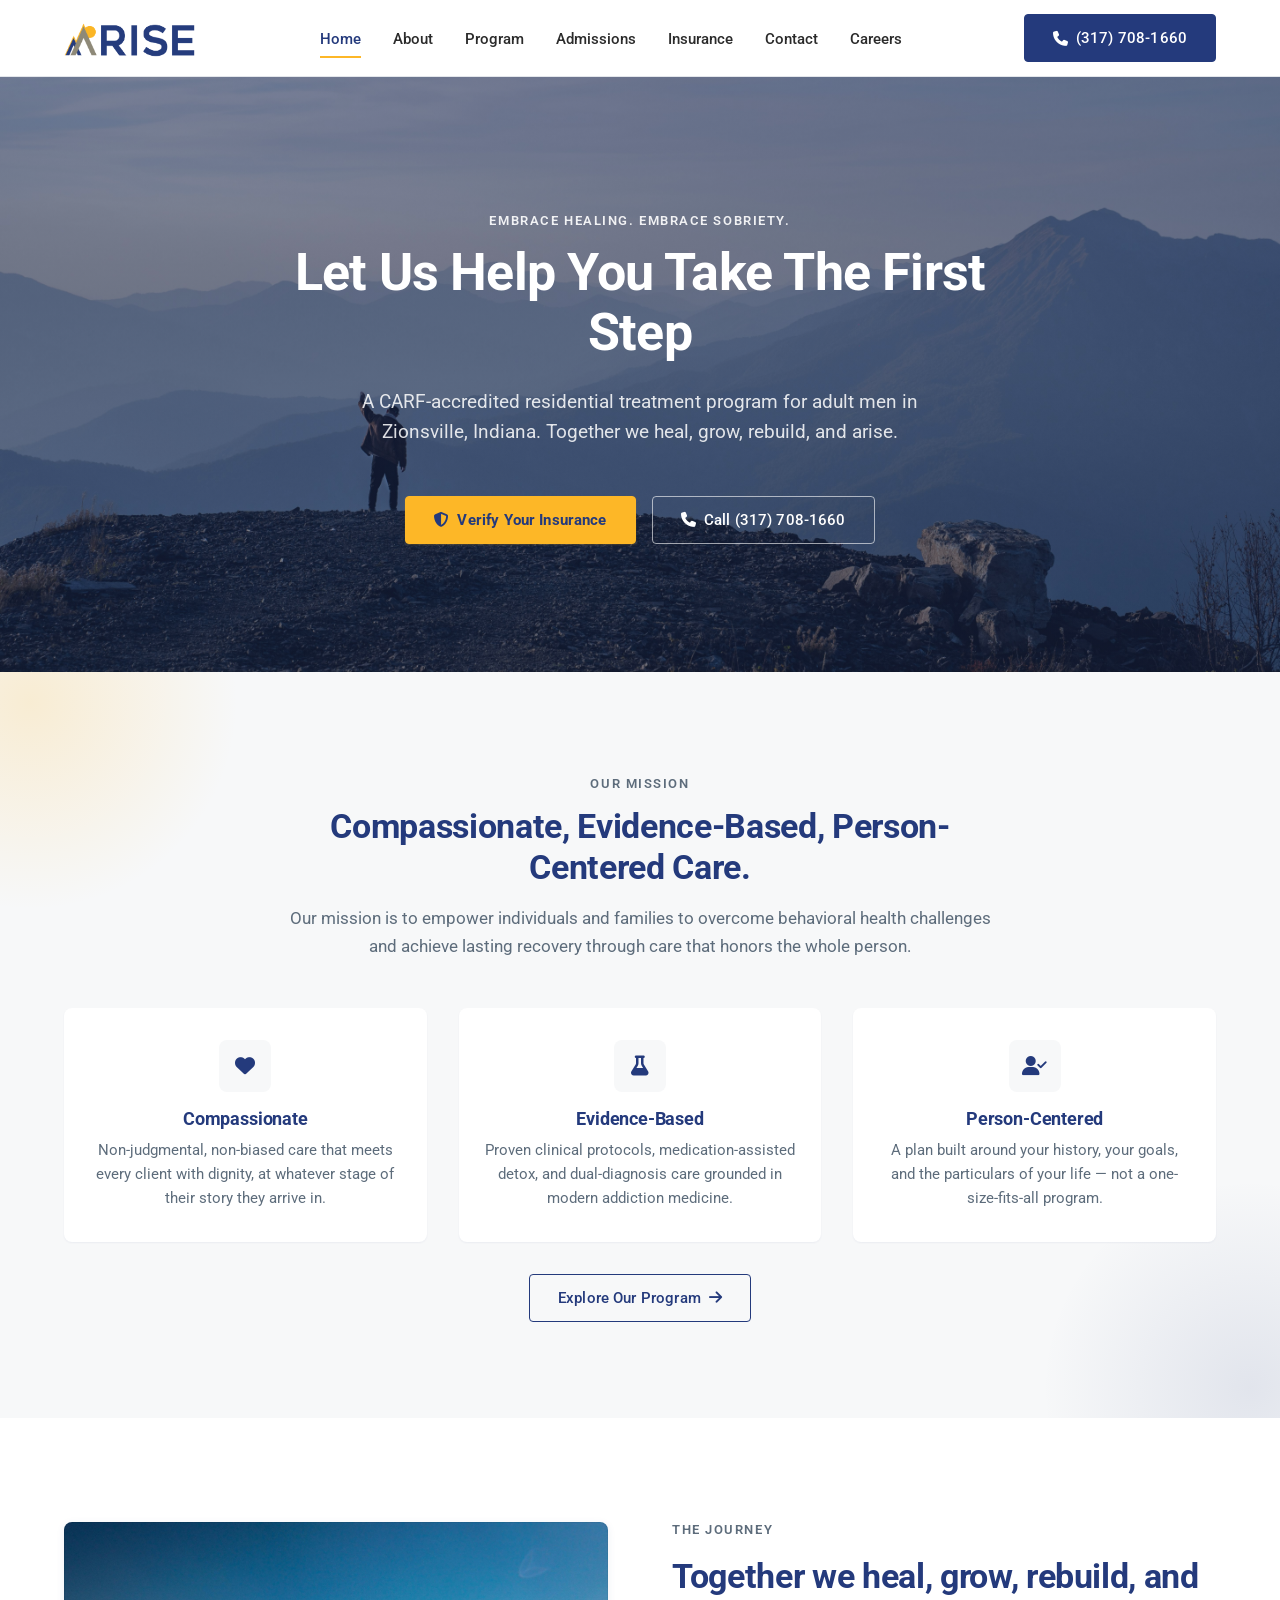
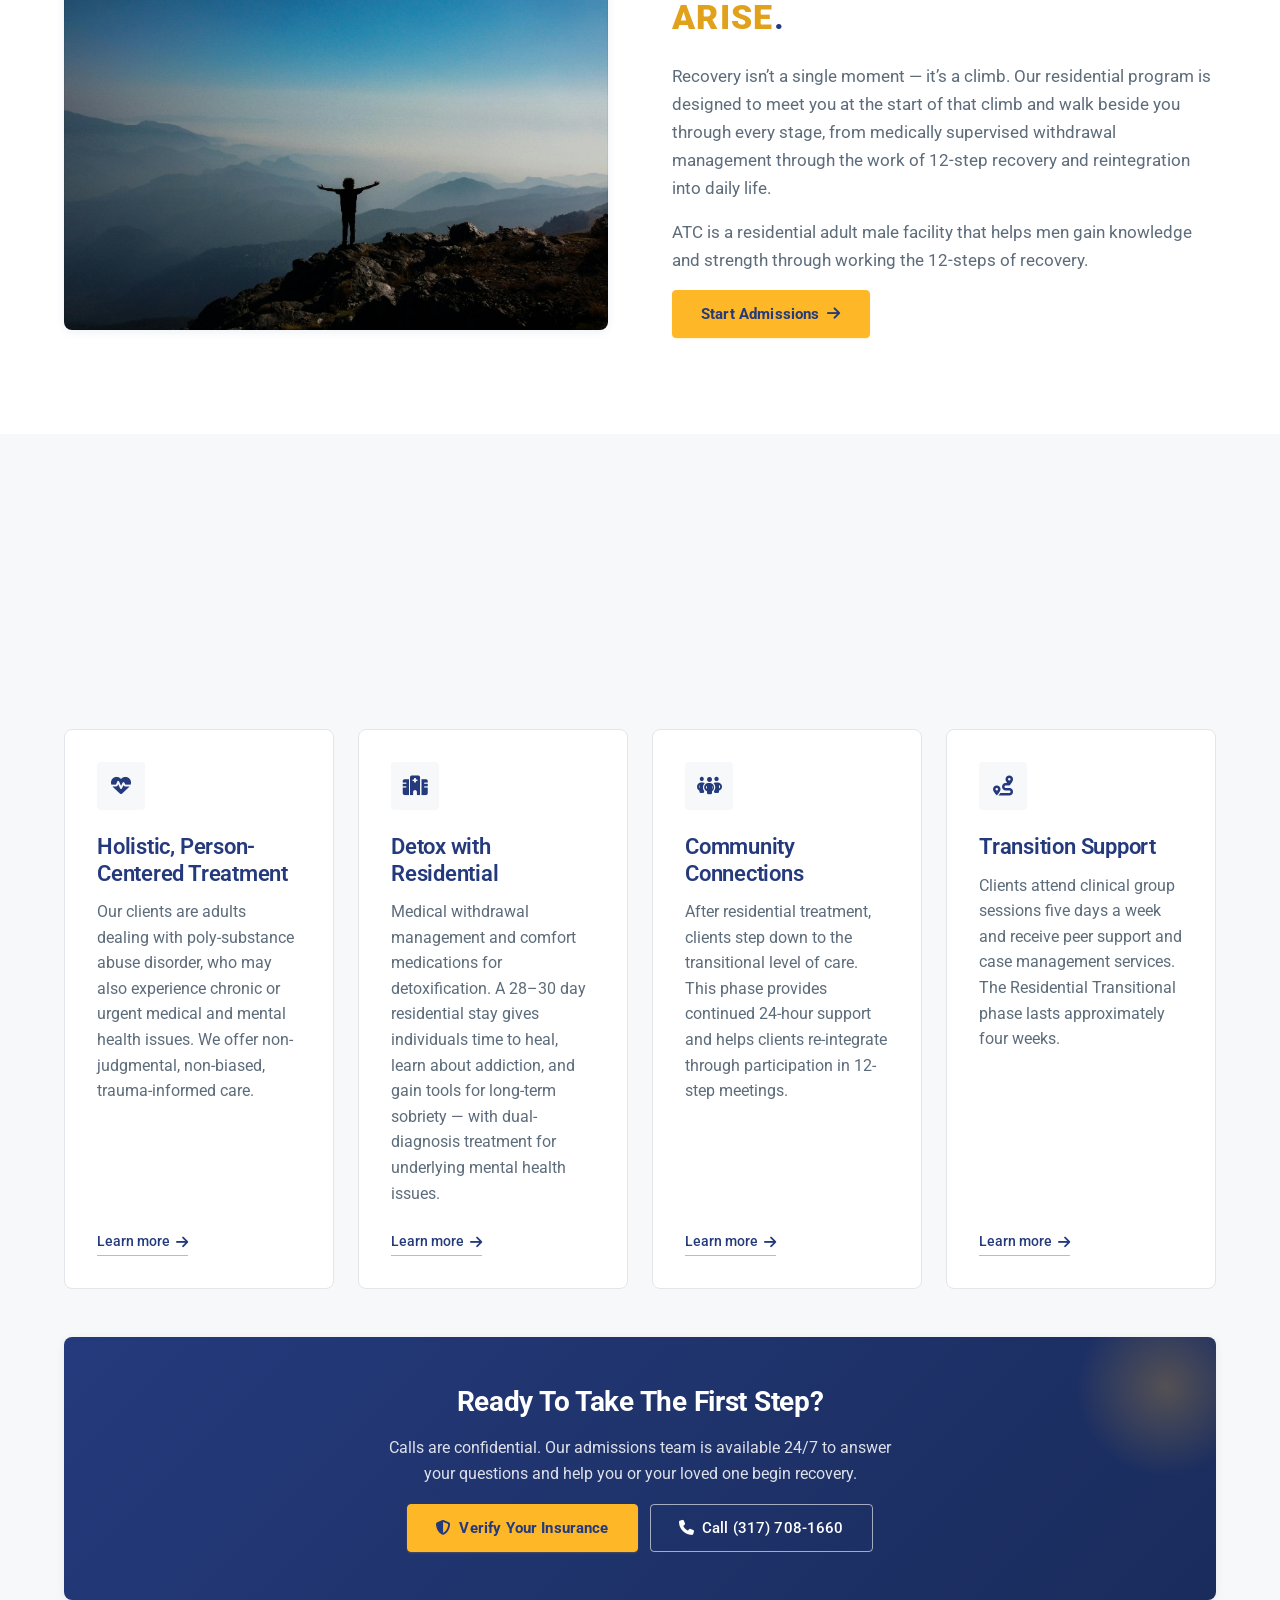
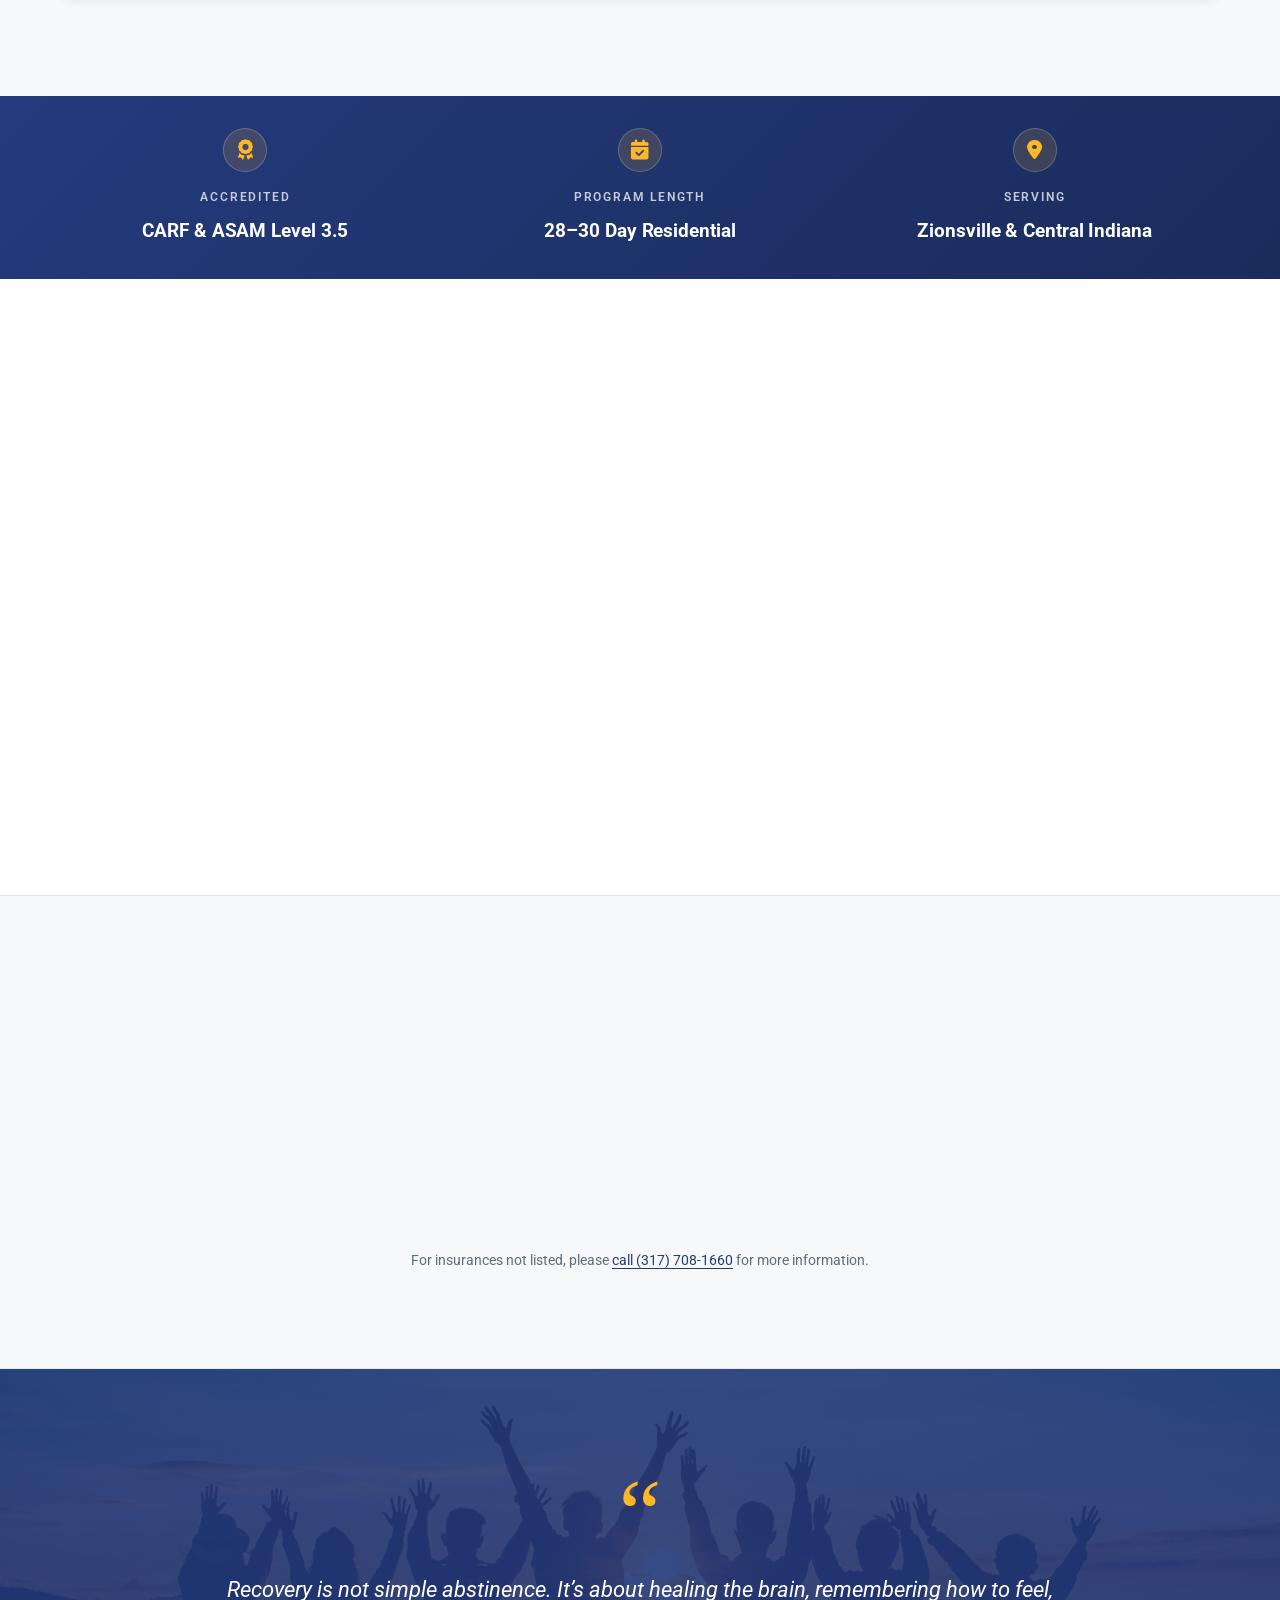
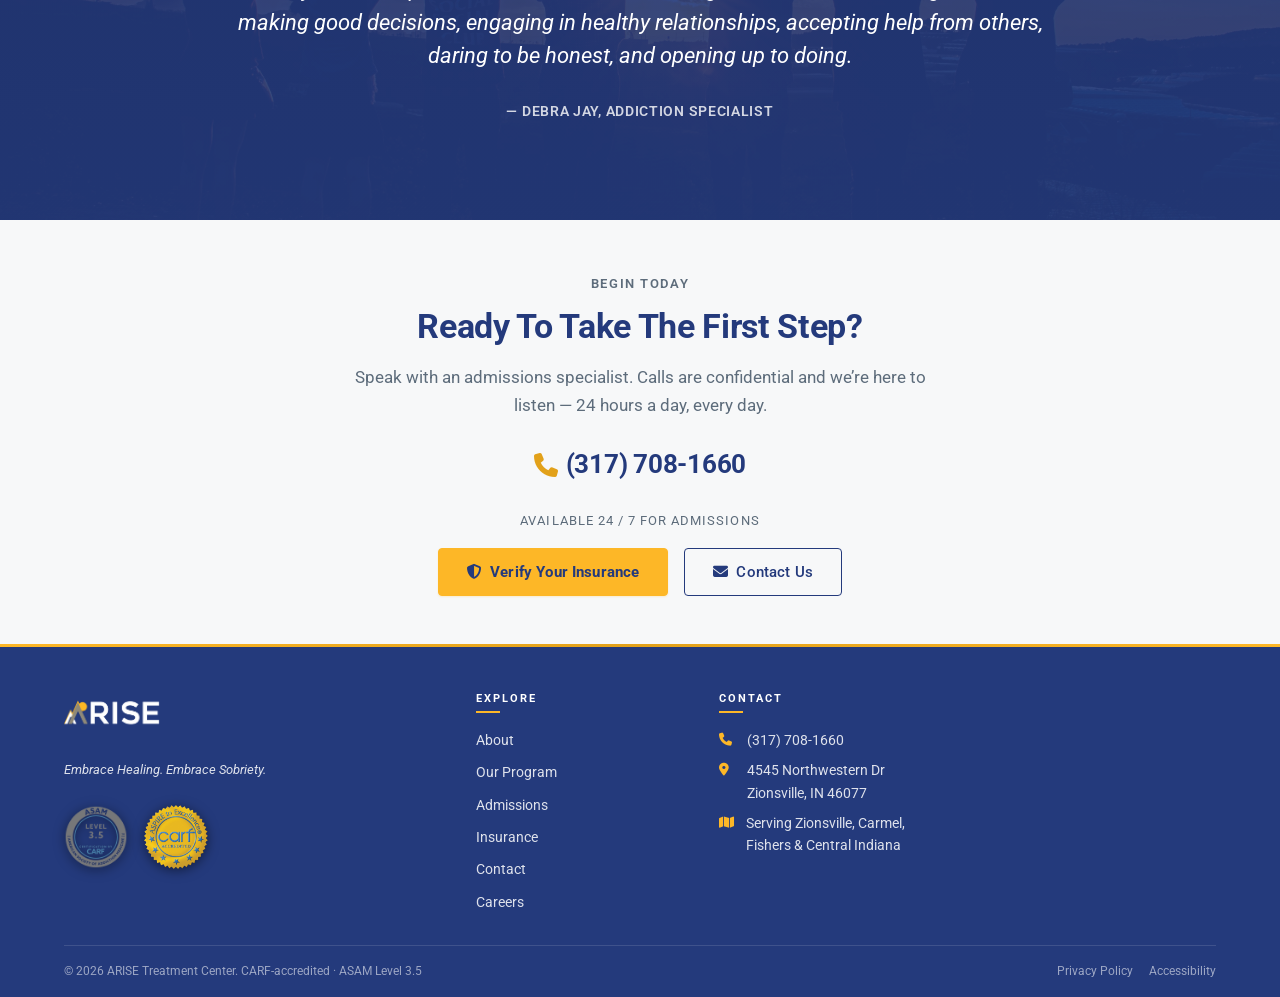
==== index.html @ 490dda59 "Add files via upload" ====
<!doctype html>
<html lang="en">
<head>
  <meta charset="utf-8">
  <meta name="viewport" content="width=device-width, initial-scale=1">
  <title>ARISE Treatment Center | Residential Addiction Treatment in Zionsville, IN</title>
  <meta name="description" content="ARISE Treatment Center is a CARF-accredited residential addiction treatment facility for adult men in Zionsville, Indiana. Compassionate, evidence-based care to help you take the first step.">
  <meta name="theme-color" content="#243a7c">

  <!-- TODO: Replace with real favicon when brand assets are final -->
  <link rel="icon" href="data:,">

  <!-- Open Graph / social sharing -->
  <meta property="og:title" content="ARISE Treatment Center">
  <meta property="og:description" content="Residential addiction treatment for adult men in Zionsville, Indiana. Let us help you take the first step.">
  <meta property="og:type" content="website">
  <meta property="og:url" content="https://arisetreatmentcenter.org/">

  <!-- Fonts -->
  <link rel="preconnect" href="https://fonts.googleapis.com">
  <link rel="preconnect" href="https://fonts.gstatic.com" crossorigin>
  <link rel="stylesheet" href="https://fonts.googleapis.com/css2?family=Roboto:wght@400;500;700;900&display=swap">

  <!-- Icons -->
  <link rel="stylesheet" href="https://cdnjs.cloudflare.com/ajax/libs/font-awesome/6.5.1/css/all.min.css" crossorigin="anonymous" referrerpolicy="no-referrer">

  <!-- Styles -->
  <link rel="stylesheet" href="styles.css">
</head>
<body>
  <a class="skip-link" href="#main">Skip to main content</a>

  <!-- ============== HEADER ============== -->
  <header class="site-header" role="banner">
    <div class="container site-header__inner">
      <a class="site-header__logo" href="index.html" aria-label="ARISE Treatment Center home">
        <img src="FULL_WORD.png" alt="ARISE Treatment Center">
      </a>

      <nav class="site-nav" aria-label="Primary">
        <ul>
          <li><a href="index.html" aria-current="page">Home</a></li>
          <li><a href="about.html">About</a></li>
          <li><a href="program.html">Program</a></li>
          <li><a href="admissions.html">Admissions</a></li>
          <li><a href="insurance.html">Insurance</a></li>
          <li><a href="contact.html">Contact</a></li>
          <li><a href="careers.html">Careers</a></li>
        </ul>
      </nav>

      <a class="btn btn-secondary site-header__cta" href="tel:+13177081660">
        <i class="fa-solid fa-phone" aria-hidden="true"></i>
        (317) 708-1660
      </a>

      <button class="nav-toggle" type="button" aria-expanded="false" aria-controls="mobile-nav" aria-label="Toggle navigation menu">
        <span></span>
        <span></span>
        <span></span>
      </button>
    </div>

    <div class="mobile-nav" id="mobile-nav" aria-hidden="true">
      <ul>
        <li><a href="index.html" aria-current="page">Home</a></li>
        <li><a href="about.html">About</a></li>
        <li><a href="program.html">Program</a></li>
        <li><a href="admissions.html">Admissions</a></li>
        <li><a href="insurance.html">Insurance</a></li>
        <li><a href="contact.html">Contact</a></li>
        <li><a href="careers.html">Careers</a></li>
      </ul>
      <a class="btn btn-secondary mobile-nav__cta" href="tel:+13177081660">
        <i class="fa-solid fa-phone" aria-hidden="true"></i>
        Call (317) 708-1660
      </a>
    </div>
  </header>

  <main id="main">
    <!-- ============== HERO ============== -->
    <section class="hero" aria-labelledby="hero-heading">
      <div class="container hero__inner">
        <p class="eyebrow">Embrace Healing. Embrace Sobriety.</p>
        <h1 id="hero-heading" class="hero__display">Let Us Help You Take The First Step</h1>
        <p class="hero__lede">
          A CARF-accredited residential treatment program for adult men in Zionsville, Indiana.
          Together we heal, grow, rebuild, and arise.
        </p>
        <div class="hero__actions">
          <a class="btn btn-primary" href="https://forms.office.com/r/EzYd8VYrSp" target="_blank" rel="noopener noreferrer">
            <i class="fa-solid fa-shield-halved" aria-hidden="true"></i>
            Verify Your Insurance
          </a>
          <a class="btn btn-outline" href="tel:+13177081660">
            <i class="fa-solid fa-phone" aria-hidden="true"></i>
            Call (317) 708-1660
          </a>
        </div>
      </div>
    </section>

    <!-- ============== MISSION ============== -->
    <section class="section section--off-white mission" aria-labelledby="mission-heading">
      <div class="container">
        <div class="section-heading">
          <span class="eyebrow">Our Mission</span>
          <h2 id="mission-heading">Compassionate, Evidence-Based, Person-Centered Care.</h2>
          <p>
            Our mission is to empower individuals and families to overcome behavioral health
            challenges and achieve lasting recovery through care that honors the whole person.
          </p>
        </div>

        <div class="pillars">
          <div class="pillar">
            <span class="pillar__icon" aria-hidden="true"><i class="fa-solid fa-heart"></i></span>
            <h3 class="pillar__title">Compassionate</h3>
            <p class="pillar__body">Non-judgmental, non-biased care that meets every client with dignity, at whatever stage of their story they arrive in.</p>
          </div>
          <div class="pillar">
            <span class="pillar__icon" aria-hidden="true"><i class="fa-solid fa-flask"></i></span>
            <h3 class="pillar__title">Evidence-Based</h3>
            <p class="pillar__body">Proven clinical protocols, medication-assisted detox, and dual-diagnosis care grounded in modern addiction medicine.</p>
          </div>
          <div class="pillar">
            <span class="pillar__icon" aria-hidden="true"><i class="fa-solid fa-user-check"></i></span>
            <h3 class="pillar__title">Person-Centered</h3>
            <p class="pillar__body">A plan built around your history, your goals, and the particulars of your life &mdash; not a one-size-fits-all program.</p>
          </div>
        </div>

        <div class="text-center" style="margin-top: var(--space-6);">
          <a class="btn btn-outline" href="program.html">
            Explore Our Program
            <i class="fa-solid fa-arrow-right" aria-hidden="true"></i>
          </a>
        </div>
      </div>
    </section>

    <!-- ============== IMAGE + TEXT SPLIT 1 ============== -->
    <section class="section section--white" aria-labelledby="journey-heading">
      <div class="container">
        <div class="split">
          <div class="split__media">
            <img src="pexels-sehmullah-18015265.jpg" alt="Person standing on a mountain summit with arms spread wide, overlooking misty blue ranges.">
          </div>
          <div class="split__body">
            <span class="eyebrow">The Journey</span>
            <h2 id="journey-heading">Together we heal, grow, rebuild, and <span class="brand-arise">ARISE</span>.</h2>
            <p>
              Recovery isn&rsquo;t a single moment &mdash; it&rsquo;s a climb. Our residential
              program is designed to meet you at the start of that climb and walk beside you
              through every stage, from medically supervised withdrawal management through
              the work of 12-step recovery and reintegration into daily life.
            </p>
            <p>
              ATC is a residential adult male facility that helps men gain knowledge and
              strength through working the 12-steps of recovery.
            </p>
            <a class="btn btn-primary" href="admissions.html">
              Start Admissions
              <i class="fa-solid fa-arrow-right" aria-hidden="true"></i>
            </a>
          </div>
        </div>
      </div>
    </section>

    <!-- ============== SERVICES ============== -->
    <section class="section section--off-white" aria-labelledby="services-heading">
      <div class="container">
        <div class="section-heading">
          <span class="eyebrow">How We Can Help</span>
          <h2 id="services-heading">A full continuum of care.</h2>
          <p>From medically supervised detox through transitional community living — we walk with you through every stage of recovery.</p>
        </div>

        <div class="service-grid">
          <article class="card">
            <span class="card__icon" aria-hidden="true"><i class="fa-solid fa-heart-pulse"></i></span>
            <h3 class="card__title">Holistic, Person-Centered Treatment</h3>
            <p class="card__body">
              Our clients are adults dealing with poly-substance abuse disorder, who may also experience
              chronic or urgent medical and mental health issues. We offer non-judgmental, non-biased,
              trauma-informed care.
            </p>
            <a class="card__link" href="program.html">Learn more <i class="fa-solid fa-arrow-right" aria-hidden="true"></i></a>
          </article>

          <article class="card">
            <span class="card__icon" aria-hidden="true"><i class="fa-solid fa-hospital"></i></span>
            <h3 class="card__title">Detox with Residential</h3>
            <p class="card__body">
              Medical withdrawal management and comfort medications for detoxification. A 28–30 day
              residential stay gives individuals time to heal, learn about addiction, and gain tools
              for long-term sobriety — with dual-diagnosis treatment for underlying mental health issues.
            </p>
            <a class="card__link" href="program.html">Learn more <i class="fa-solid fa-arrow-right" aria-hidden="true"></i></a>
          </article>

          <article class="card">
            <span class="card__icon" aria-hidden="true"><i class="fa-solid fa-people-group"></i></span>
            <h3 class="card__title">Community Connections</h3>
            <p class="card__body">
              After residential treatment, clients step down to the transitional level of care. This phase
              provides continued 24-hour support and helps clients re-integrate through participation in
              12-step meetings.
            </p>
            <a class="card__link" href="program.html">Learn more <i class="fa-solid fa-arrow-right" aria-hidden="true"></i></a>
          </article>

          <article class="card">
            <span class="card__icon" aria-hidden="true"><i class="fa-solid fa-route"></i></span>
            <h3 class="card__title">Transition Support</h3>
            <p class="card__body">
              Clients attend clinical group sessions five days a week and receive peer support and case
              management services. The Residential Transitional phase lasts approximately four weeks.
            </p>
            <a class="card__link" href="program.html">Learn more <i class="fa-solid fa-arrow-right" aria-hidden="true"></i></a>
          </article>
        </div>

        <div class="cta-inline" role="region" aria-label="Next step call to action">
          <h3>Ready To Take The First Step?</h3>
          <p>Calls are confidential. Our admissions team is available 24/7 to answer your questions and help you or your loved one begin recovery.</p>
          <div class="cta-inline__actions">
            <a class="btn btn-primary" href="https://forms.office.com/r/EzYd8VYrSp" target="_blank" rel="noopener noreferrer">
              <i class="fa-solid fa-shield-halved" aria-hidden="true"></i>
              Verify Your Insurance
            </a>
            <a class="btn btn-outline" href="tel:+13177081660">
              <i class="fa-solid fa-phone" aria-hidden="true"></i>
              Call (317) 708-1660
            </a>
          </div>
        </div>
      </div>
    </section>

    <!-- ============== TRUST BAND ============== -->
    <section class="trust-band" aria-label="Credentials and service area">
      <div class="container">
        <div class="trust-band__inner">
          <div class="trust-item">
            <span class="trust-item__icon" aria-hidden="true"><i class="fa-solid fa-award"></i></span>
            <span class="trust-item__label">Accredited</span>
            <span class="trust-item__value">CARF &amp; ASAM Level 3.5</span>
          </div>
          <div class="trust-item">
            <span class="trust-item__icon" aria-hidden="true"><i class="fa-solid fa-calendar-check"></i></span>
            <span class="trust-item__label">Program Length</span>
            <span class="trust-item__value">28&ndash;30 Day Residential</span>
          </div>
          <div class="trust-item">
            <span class="trust-item__icon" aria-hidden="true"><i class="fa-solid fa-location-dot"></i></span>
            <span class="trust-item__label">Serving</span>
            <span class="trust-item__value">Zionsville &amp; Central Indiana</span>
          </div>
        </div>
      </div>
    </section>

    <!-- ============== IMAGE + TEXT SPLIT 2 ============== -->
    <section class="section section--white" aria-labelledby="care-heading">
      <div class="container">
        <div class="split split--reverse">
          <div class="split__media">
            <img src="pexels-tima-miroshnichenko-5711161.jpg" alt="Men sitting in a group therapy session.">
          </div>
          <div class="split__body">
            <span class="eyebrow">Our Approach</span>
            <h2 id="care-heading">Care built around the person, not the diagnosis.</h2>
            <p>
              We treat adults dealing with poly-substance use disorder who may also be
              managing chronic or urgent medical and mental health issues. Our care is
              non-judgmental, non-biased, and trauma-informed &mdash; delivered by clinicians
              who understand that every story is different.
            </p>
            <p>
              Dual-diagnosis treatment addresses underlying mental health conditions
              alongside substance use, giving clients the best possible foundation for
              lasting recovery.
            </p>
            <a class="btn btn-outline" href="program.html">
              Explore Our Program
              <i class="fa-solid fa-arrow-right" aria-hidden="true"></i>
            </a>
          </div>
        </div>
      </div>
    </section>

    <!-- ============== INSURANCE STRIP ============== -->
    <section class="insurance section" aria-labelledby="insurance-heading">
      <div class="container">
        <div class="section-heading">
          <span class="eyebrow">Coverage</span>
          <h2 id="insurance-heading">We Accept Most Major Insurance Plans</h2>
        </div>
        <ul class="insurance__list" aria-label="Insurances accepted">
          <li>Aetna</li>
          <li>Anthem</li>
          <li>Carelon</li>
          <li>CareSource</li>
          <li>Cigna</li>
          <li>Community Health Network</li>
          <li>Humana</li>
          <li>Magellan</li>
          <li>MDwise</li>
          <li>Medicaid</li>
          <li>Medicare</li>
          <li>Optum</li>
          <li>Priority Health</li>
          <li>Tricare</li>
        </ul>
        <p class="insurance__note">For insurances not listed, please <a href="tel:+13177081660">call (317) 708-1660</a> for more information.</p>
      </div>
    </section>

    <!-- ============== TESTIMONIAL ============== -->
    <section class="testimonial" aria-label="Featured quote">
      <div class="container">
        <blockquote>
          <q>Recovery is not simple abstinence. It&rsquo;s about healing the brain, remembering how to feel, making good decisions, engaging in healthy relationships, accepting help from others, daring to be honest, and opening up to doing.</q>
          <cite>&mdash; Debra Jay, Addiction Specialist</cite>
        </blockquote>
      </div>
    </section>

    <!-- ============== FINAL CTA (ABOVE FOOTER) ============== -->
    <section class="cta-band section" aria-labelledby="final-cta-heading">
      <div class="container">
        <span class="eyebrow">Begin Today</span>
        <h2 id="final-cta-heading">Ready To Take The First Step?</h2>
        <p>Speak with an admissions specialist. Calls are confidential and we&rsquo;re here to listen &mdash; 24 hours a day, every day.</p>

        <a class="cta-band__phone" href="tel:+13177081660" aria-label="Call ARISE Treatment Center at 317-708-1660">
          <i class="fa-solid fa-phone" aria-hidden="true"></i>
          (317) 708-1660
        </a>
        <span class="cta-band__available">Available 24 / 7 for admissions</span>

        <div class="cta-band__actions">
          <a class="btn btn-primary" href="https://forms.office.com/r/EzYd8VYrSp" target="_blank" rel="noopener noreferrer">
            <i class="fa-solid fa-shield-halved" aria-hidden="true"></i>
            Verify Your Insurance
          </a>
          <a class="btn btn-outline" href="contact.html">
            <i class="fa-solid fa-envelope" aria-hidden="true"></i>
            Contact Us
          </a>
        </div>
      </div>
    </section>
  </main>

  <!-- ============== FOOTER ============== -->
    <footer class="site-footer" role="contentinfo">
    <div class="container">
      <div class="site-footer__grid">
        <div>
          <a class="site-footer__brand" href="index.html"><img src="FULL_WORD_w.png" alt="ARISE Treatment Center"></a>
          <p class="site-footer__tagline">Embrace Healing. Embrace Sobriety.</p>
          <div class="site-footer__seals">
            <img src="asam-level-35.png" alt="ASAM Level 3.5 Certification by CARF">
            <img src="carf-accredited.png" alt="CARF Accredited">
          </div>
        </div>

        <div>
          <h3>Explore</h3>
          <ul>
            <li><a href="about.html">About</a></li>
            <li><a href="program.html">Our Program</a></li>
            <li><a href="admissions.html">Admissions</a></li>
            <li><a href="insurance.html">Insurance</a></li>
            <li><a href="contact.html">Contact</a></li>
            <li><a href="careers.html">Careers</a></li>
          </ul>
        </div>

        <div>
          <h3>Contact</h3>
          <div class="site-footer__contact">
            <div class="site-footer__contact-line">
              <i class="fa-solid fa-phone" aria-hidden="true"></i>
              <a href="tel:+13177081660">(317) 708-1660</a>
            </div>
            <div class="site-footer__contact-line">
              <i class="fa-solid fa-location-dot" aria-hidden="true"></i>
              <span>4545 Northwestern Dr<br>Zionsville, IN 46077</span>
            </div>
            <div class="site-footer__contact-line">
              <i class="fa-solid fa-map" aria-hidden="true"></i>
              <span>Serving Zionsville, Carmel, Fishers &amp; Central Indiana</span>
            </div>
          </div>
        </div>
      </div>

      <div class="site-footer__bottom">
        <span>&copy; 2026 ARISE Treatment Center. CARF-accredited &middot; ASAM Level 3.5</span>
        <div class="site-footer__bottom-links">
          <a href="privacy.html">Privacy Policy</a>
          <a href="accessibility.html">Accessibility</a>
        </div>
      </div>
    </div>
  </footer>

  <a class="sticky-call" href="tel:+13177081660" aria-label="Call ARISE Treatment Center at (317) 708-1660">
    <i class="fa-solid fa-phone" aria-hidden="true"></i>
    <span>Call Now</span>
  </a>

  <script src="main.js" defer></script>
</body>
</html>
---- styles.css ----
/* =========================================================
   ARISE Treatment Center — Design System & Global Styles
   Clean modern. Navy + warm gray foundation, yellow as a small accent.
   ========================================================= */

/* ---------- Scroll animations ---------- */
.fade-up {
  opacity: 0;
  transform: translateY(24px);
  transition: opacity 0.55s ease, transform 0.55s ease;
}
.fade-up.is-visible {
  opacity: 1;
  transform: translateY(0);
}
@media (prefers-reduced-motion: reduce) {
  .fade-up { opacity: 1; transform: none; transition: none; }
}

/* ---------- Reset ---------- */
*,
*::before,
*::after {
  box-sizing: border-box;
}

html {
  -webkit-text-size-adjust: 100%;
  scroll-behavior: smooth;
}

body,
h1, h2, h3, h4, h5, h6,
p, figure, blockquote, dl, dd, ul, ol {
  margin: 0;
}

ul, ol {
  padding: 0;
  list-style: none;
}

img, svg, video {
  max-width: 100%;
  height: auto;
  display: block;
}

a {
  color: inherit;
  text-decoration: none;
}

button {
  font: inherit;
  cursor: pointer;
  border: none;
  background: none;
}

/* ---------- Design tokens ---------- */
:root {
  /* Brand colors */
  --color-navy:        #243a7c;
  --color-navy-dark:   #1a2c5c;
  --color-yellow:      #fdb727;
  --color-yellow-dark: #e2a11a;
  --color-warm-gray:   #8e8978;

  /* Neutrals */
  --color-off-white:   #f7f8f9;
  --color-white:       #ffffff;
  --color-text:        #2b2b2b;
  --color-text-muted:  #5d6c7b;
  --color-border:      #e3e6eb;

  /* Spacing scale */
  --space-1:  4px;
  --space-2:  8px;
  --space-3:  12px;
  --space-4:  16px;
  --space-5:  24px;
  --space-6:  32px;
  --space-7:  48px;
  --space-8:  64px;
  --space-9:  96px;
  --space-10: 128px;

  /* Typography */
  --font-sans: "Roboto", -apple-system, BlinkMacSystemFont, "Segoe UI", sans-serif;

  --fs-display: 52px;
  --fs-h1:      44px;
  --fs-h2:      34px;
  --fs-h3:      22px;
  --fs-body:    17px;
  --fs-small:   14px;

  --lh-tight: 1.2;
  --lh-body:  1.65;

  --fw-regular:  400;
  --fw-medium:   500;
  --fw-semibold: 600;
  --fw-bold:     700;
  --fw-black:    900;

  /* Layout */
  --container-max: 1200px;
  --radius-sm: 4px;
  --radius-md: 8px;
  --radius-lg: 12px;

  /* Elevation — subtle, not marketing-y */
  --shadow-sm: 0 1px 2px rgba(36, 58, 124, 0.06);
  --shadow-md: 0 2px 8px rgba(36, 58, 124, 0.08);
  --shadow-lg: 0 8px 24px rgba(36, 58, 124, 0.10);

  --ease: cubic-bezier(0.2, 0.8, 0.2, 1);
}

@media (max-width: 640px) {
  :root {
    --fs-display: 34px;
    --fs-h1:      30px;
    --fs-h2:      24px;
    --fs-h3:      20px;
    --fs-body:    16px;
  }
}

/* ---------- Base ---------- */
body {
  font-family: var(--font-sans);
  font-size: var(--fs-body);
  line-height: var(--lh-body);
  color: var(--color-text);
  background: var(--color-white);
  -webkit-font-smoothing: antialiased;
  -moz-osx-font-smoothing: grayscale;
}

h1, h2, h3, h4 {
  line-height: var(--lh-tight);
  color: var(--color-navy);
  font-weight: var(--fw-medium);
  letter-spacing: -0.01em;
}

h1 { font-size: var(--fs-h1); font-weight: var(--fw-bold); }
h2 { font-size: var(--fs-h2); font-weight: var(--fw-bold); }
h3 { font-size: var(--fs-h3); font-weight: var(--fw-semibold); }

p { color: var(--color-text); }

a {
  color: var(--color-navy);
  text-decoration: underline;
  text-decoration-thickness: 1px;
  text-underline-offset: 3px;
  transition: color 0.2s var(--ease);
}
a:hover { color: var(--color-yellow-dark); }

:focus-visible {
  outline: 2px solid var(--color-yellow);
  outline-offset: 3px;
  border-radius: 2px;
}

/* Accessibility helpers */
.sr-only {
  position: absolute;
  width: 1px; height: 1px;
  padding: 0; margin: -1px;
  overflow: hidden;
  clip: rect(0, 0, 0, 0);
  white-space: nowrap;
  border: 0;
}

.skip-link {
  position: absolute;
  left: -9999px;
  top: 0;
  background: var(--color-navy);
  color: var(--color-white);
  padding: var(--space-3) var(--space-5);
  z-index: 1000;
}
.skip-link:focus {
  left: var(--space-4);
  top: var(--space-4);
}

/* ---------- Layout utilities ---------- */
.container {
  width: 100%;
  max-width: var(--container-max);
  margin-inline: auto;
  padding-inline: var(--space-5);
}

.section {
  padding-block: var(--space-8);
}

@media (min-width: 1025px) {
  .section { padding-block: var(--space-9); }
}

.section--navy {
  background: var(--color-navy);
  color: var(--color-white);
}
.section--navy h1,
.section--navy h2,
.section--navy h3 { color: var(--color-white); }
.section--navy p { color: rgba(255, 255, 255, 0.9); }

.section--off-white { background: var(--color-off-white); }
.section--white     { background: var(--color-white); }
.section--cream     { background: var(--color-off-white); }
.section--sand      { background: var(--color-off-white); }
.section--sky       { background: #eef2fa; }
.section--mist      { background: #e9ecef; }
.section--gradient-warm {
  background: linear-gradient(135deg, #fdf6e3 0%, #fbeac6 100%);
}
.section--gradient-cool {
  background: linear-gradient(180deg, #eef2fa 0%, #f7f8fb 100%);
}

/* ARISE wordmark emphasis inside body copy */
.brand-arise {
  font-weight: var(--fw-black);
  letter-spacing: 0.04em;
  color: var(--color-yellow-dark);
}
.section--navy .brand-arise,
.testimonial .brand-arise,
.hero .brand-arise { color: var(--color-yellow); }

.text-center { text-align: center; }

.eyebrow {
  display: inline-block;
  font-size: 13px;
  font-weight: var(--fw-semibold);
  text-transform: uppercase;
  letter-spacing: 0.12em;
  color: var(--color-text-muted);
  margin-bottom: var(--space-3);
}
.section--navy .eyebrow { color: rgba(255, 255, 255, 0.75); }
.hero .eyebrow { color: rgba(255, 255, 255, 0.90); }

/* ---------- Buttons ---------- */
.btn {
  position: relative;
  display: inline-flex;
  align-items: center;
  justify-content: center;
  gap: var(--space-2);
  padding: 14px 28px;
  font-family: var(--font-sans);
  font-size: 15px;
  font-weight: var(--fw-medium);
  text-decoration: none;
  letter-spacing: 0.01em;
  border-radius: var(--radius-sm);
  border: 1.5px solid transparent;
  transition: background 0.25s var(--ease), color 0.25s var(--ease), border-color 0.25s var(--ease), transform 0.2s var(--ease), box-shadow 0.25s var(--ease);
  cursor: pointer;
  line-height: 1.2;
  overflow: hidden;
  isolation: isolate;
}
.btn i { transition: transform 0.25s var(--ease); }
.btn:hover { transform: translateY(-2px); }
.btn:hover i { transform: translateX(3px); }
.btn:active { transform: translateY(0); }

/* Yellow: primary action. Navy text on yellow meets AA contrast. */
.btn-primary {
  background: var(--color-yellow);
  color: var(--color-navy);
  border-color: var(--color-yellow);
  font-weight: var(--fw-bold);
  box-shadow: 0 1px 2px rgba(253, 183, 39, 0.2);
}
.btn-primary:hover {
  background: var(--color-yellow-dark);
  border-color: var(--color-yellow-dark);
  color: var(--color-navy);
  box-shadow: 0 6px 16px rgba(253, 183, 39, 0.35);
}

.btn-secondary {
  background: var(--color-navy);
  color: var(--color-white);
  border-color: var(--color-navy);
}
.btn-secondary:hover {
  background: var(--color-navy-dark);
  border-color: var(--color-navy-dark);
  color: var(--color-white);
  box-shadow: 0 6px 16px rgba(36, 58, 124, 0.3);
}

/* Outline: "fill from left" animation on hover */
.btn-outline {
  background: transparent;
  color: var(--color-navy);
  border-color: var(--color-navy);
  position: relative;
}
.btn-outline::before {
  content: "";
  position: absolute;
  inset: 0;
  background: var(--color-navy);
  transform: scaleX(0);
  transform-origin: left center;
  transition: transform 0.35s var(--ease);
  z-index: -1;
}
.btn-outline:hover::before { transform: scaleX(1); }
.btn-outline:hover { color: var(--color-white); }

.section--navy .btn-outline,
.hero .btn-outline,
.cta-inline .btn-outline {
  color: var(--color-white);
  border-color: rgba(255, 255, 255, 0.6);
}
.section--navy .btn-outline::before,
.hero .btn-outline::before,
.cta-inline .btn-outline::before { background: var(--color-white); }
.section--navy .btn-outline:hover,
.hero .btn-outline:hover,
.cta-inline .btn-outline:hover {
  color: var(--color-navy);
  border-color: var(--color-white);
}

/* Reduced motion: keep color changes, drop movement */
@media (prefers-reduced-motion: reduce) {
  .btn, .btn i, .btn-outline::before { transition: background 0.2s, color 0.2s, border-color 0.2s; transform: none !important; }
  .btn:hover { transform: none; }
  .btn-outline::before { display: none; }
  .btn-outline:hover { background: var(--color-navy); color: var(--color-white); }
}

/* ---------- Card ---------- */
.card {
  background: var(--color-white);
  border: 1px solid var(--color-border);
  border-radius: var(--radius-md);
  padding: var(--space-6);
  transition: border-color 0.2s var(--ease), box-shadow 0.2s var(--ease);
  height: 100%;
  display: flex;
  flex-direction: column;
}
.card:hover {
  border-color: var(--color-navy);
  box-shadow: var(--shadow-md);
}
.card__icon {
  width: 48px;
  height: 48px;
  display: inline-flex;
  align-items: center;
  justify-content: center;
  color: var(--color-navy);
  background: var(--color-off-white);
  border-radius: var(--radius-sm);
  font-size: 20px;
  margin-bottom: var(--space-5);
}
.card__title {
  margin-bottom: var(--space-3);
  color: var(--color-navy);
}
.card__body {
  color: var(--color-text-muted);
  flex: 1;
  margin-bottom: var(--space-5);
  font-size: 16px;
  line-height: 1.6;
}
.card__link {
  font-weight: var(--fw-medium);
  color: var(--color-navy);
  text-decoration: none;
  font-size: 14px;
  display: inline-flex;
  align-items: center;
  gap: 6px;
  border-bottom: 1.5px solid var(--color-yellow);
  padding-bottom: 2px;
  align-self: flex-start;
  transition: color 0.2s var(--ease), border-color 0.2s var(--ease);
}
.card__link i { transition: transform 0.25s var(--ease); }
.card:hover .card__link { color: var(--color-yellow-dark); }
.card:hover .card__link i { transform: translateX(4px); }
@media (prefers-reduced-motion: reduce) {
  .card__link i, .split__media img { transition: none; transform: none !important; }
}

/* ---------- Header ---------- */
.site-header {
  position: sticky;
  top: 0;
  z-index: 100;
  background: var(--color-white);
  border-bottom: 1px solid var(--color-border);
}
.site-header__inner {
  display: flex;
  align-items: center;
  justify-content: space-between;
  gap: var(--space-5);
  padding-block: var(--space-3);
}
.site-header__logo {
  display: inline-flex;
  align-items: center;
  text-decoration: none;
}
.site-header__logo img {
  height: 44px;
  width: auto;
}

.site-nav {
  display: none;
}
.site-nav ul {
  display: flex;
  gap: var(--space-6);
}
.site-nav a {
  color: var(--color-text);
  text-decoration: none;
  font-weight: var(--fw-medium);
  font-size: 15px;
  padding: var(--space-2) 0;
  position: relative;
  transition: color 0.2s var(--ease);
}
.site-nav a:hover { color: var(--color-navy); }
.site-nav a[aria-current="page"] {
  color: var(--color-navy);
}
.site-nav a[aria-current="page"]::after {
  content: "";
  position: absolute;
  left: 0; right: 0; bottom: -2px;
  height: 2px;
  background: var(--color-yellow);
}

.site-header__cta { display: none; }

.nav-toggle {
  display: inline-flex;
  flex-direction: column;
  justify-content: center;
  gap: 5px;
  width: 44px;
  height: 44px;
  padding: 10px;
  border-radius: var(--radius-sm);
}
.nav-toggle:hover { background: var(--color-off-white); }
.nav-toggle span {
  display: block;
  width: 100%;
  height: 2px;
  background: var(--color-navy);
  transition: transform 0.2s var(--ease), opacity 0.2s var(--ease);
}
.nav-toggle[aria-expanded="true"] span:nth-child(1) { transform: translateY(7px) rotate(45deg); }
.nav-toggle[aria-expanded="true"] span:nth-child(2) { opacity: 0; }
.nav-toggle[aria-expanded="true"] span:nth-child(3) { transform: translateY(-7px) rotate(-45deg); }

.mobile-nav {
  display: none;
  background: var(--color-white);
  border-top: 1px solid var(--color-border);
  padding: var(--space-5);
}
.mobile-nav[aria-hidden="false"] { display: block; }
.mobile-nav ul {
  display: flex;
  flex-direction: column;
  gap: 0;
}
.mobile-nav a {
  display: block;
  padding: var(--space-4) 0;
  color: var(--color-text);
  font-weight: var(--fw-medium);
  text-decoration: none;
  border-bottom: 1px solid var(--color-border);
}
.mobile-nav a[aria-current="page"] { color: var(--color-navy); }
.mobile-nav__cta { margin-top: var(--space-5); width: 100%; }

@media (min-width: 1025px) {
  .site-nav { display: block; }
  .site-header__cta { display: inline-flex; }
  .nav-toggle { display: none; }
  .mobile-nav { display: none !important; }
  .site-header__logo img { height: 52px; }
}

/* ---------- Hero ---------- */
.hero {
  background-color: var(--color-navy);
  background-image: linear-gradient(rgba(26, 40, 85, 0.55), rgba(26, 40, 85, 0.45)),
                    url("pexels-ilya-perelude-85999447-8936769.jpg");
  background-size: cover;
  background-position: center 60%;
  color: var(--color-white);
  padding-block: var(--space-9);
  position: relative;
  overflow: hidden;
}
.hero__inner {
  position: relative;
  max-width: 820px;
  margin-inline: auto;
  text-align: center;
}
.hero__display {
  font-size: var(--fs-display);
  font-weight: var(--fw-bold);
  line-height: 1.15;
  color: var(--color-white);
  margin-bottom: var(--space-5);
  letter-spacing: -0.015em;
}
.hero__lede {
  font-size: 18px;
  color: rgba(255, 255, 255, 0.85);
  margin-bottom: var(--space-7);
  line-height: 1.6;
  max-width: 640px;
  margin-inline: auto;
}
.hero__actions {
  display: flex;
  flex-wrap: wrap;
  gap: var(--space-4);
  justify-content: center;
}

@media (min-width: 1025px) {
  .hero { padding-block: var(--space-10); }
  .hero__lede { font-size: 19px; }
}

/* ---------- Image + text split ---------- */
.split {
  display: grid;
  grid-template-columns: 1fr;
  gap: var(--space-6);
  align-items: center;
}
@media (min-width: 1025px) {
  .split { grid-template-columns: 1fr 1fr; gap: var(--space-8); }
  .split--reverse .split__media { order: 2; }
}
.split__media {
  position: relative;
  aspect-ratio: 4 / 3;
  border-radius: var(--radius-md);
  overflow: hidden;
  box-shadow: var(--shadow-md);
}
.split__media img {
  width: 100%;
  height: 100%;
  object-fit: cover;
  display: block;
  transition: transform 0.6s var(--ease);
}
.split:hover .split__media img { transform: scale(1.03); }
.split__media::after {
  content: "";
  position: absolute;
  inset: 0;
  border-radius: var(--radius-md);
  box-shadow: inset 0 0 0 1px rgba(0, 0, 0, 0.05);
  pointer-events: none;
}
.split__body h2 { margin-bottom: var(--space-5); }
.split__body p { color: var(--color-text-muted); font-size: 17px; margin-bottom: var(--space-4); }
.split__body .eyebrow { margin-bottom: var(--space-4); }

/* ---------- Trust band (CARF / ASAM / area) ---------- */
.trust-band {
  background: linear-gradient(135deg, #243a7c 0%, #1a2c5c 100%);
  color: var(--color-white);
  padding-block: var(--space-6);
}
.trust-band .trust-item__label { color: rgba(255, 255, 255, 0.75); }
.trust-band .trust-item__value { color: var(--color-white); }
.trust-band .trust-item__icon {
  background: rgba(253, 183, 39, 0.15);
  color: var(--color-yellow);
  border-color: rgba(255, 255, 255, 0.2);
}
.trust-band__inner {
  display: grid;
  grid-template-columns: 1fr;
  gap: var(--space-5);
  text-align: center;
  align-items: center;
}
@media (min-width: 641px) {
  .trust-band__inner { grid-template-columns: repeat(3, 1fr); gap: var(--space-6); }
}
.trust-item {
  display: flex;
  flex-direction: column;
  align-items: center;
  gap: var(--space-2);
}
.trust-item__label {
  font-size: 12px;
  font-weight: var(--fw-semibold);
  text-transform: uppercase;
  letter-spacing: 0.15em;
  color: var(--color-text-muted);
}
.trust-item__value {
  font-size: 19px;
  font-weight: var(--fw-bold);
  color: var(--color-navy);
  letter-spacing: -0.005em;
}
.trust-item__icon {
  width: 44px;
  height: 44px;
  display: inline-flex;
  align-items: center;
  justify-content: center;
  background: var(--color-white);
  color: var(--color-yellow-dark);
  border-radius: 50%;
  font-size: 20px;
  margin-bottom: var(--space-2);
  border: 1px solid var(--color-border);
}

/* ---------- Mission pillars (3-across values row) ---------- */
.mission {
  position: relative;
  overflow: hidden;
}
.mission::before,
.mission::after {
  content: "";
  position: absolute;
  width: 420px;
  height: 420px;
  border-radius: 50%;
  pointer-events: none;
  z-index: 0;
}
.mission::before {
  top: -180px;
  left: -180px;
  background: radial-gradient(circle, rgba(253, 183, 39, 0.18) 0%, transparent 70%);
}
.mission::after {
  bottom: -180px;
  right: -180px;
  background: radial-gradient(circle, rgba(36, 58, 124, 0.10) 0%, transparent 70%);
}
.mission > .container { position: relative; z-index: 1; }

.pillars {
  display: grid;
  grid-template-columns: 1fr;
  gap: var(--space-5);
  margin-top: var(--space-7);
}
@media (min-width: 641px) {
  .pillars { grid-template-columns: repeat(3, 1fr); gap: var(--space-6); }
}
.pillar {
  text-align: center;
  padding: var(--space-6) var(--space-5);
  background: var(--color-white);
  border-radius: var(--radius-md);
  box-shadow: var(--shadow-sm);
  transition: transform 0.25s var(--ease), box-shadow 0.25s var(--ease);
}
.pillar:hover {
  transform: translateY(-3px);
  box-shadow: var(--shadow-md);
}
.pillar__icon {
  width: 52px;
  height: 52px;
  display: inline-flex;
  align-items: center;
  justify-content: center;
  background: var(--color-off-white);
  color: var(--color-navy);
  border-radius: var(--radius-md);
  font-size: 20px;
  margin-bottom: var(--space-4);
}
.pillar__title {
  color: var(--color-navy);
  margin-bottom: var(--space-2);
  font-size: 18px;
  font-weight: var(--fw-bold);
}
.pillar__body {
  color: var(--color-text-muted);
  font-size: 15px;
  line-height: 1.6;
}

/* ---------- Section heading block ---------- */
.section-heading {
  text-align: center;
  max-width: 720px;
  margin: 0 auto var(--space-7);
}
.section-heading p {
  color: var(--color-text-muted);
  margin-top: var(--space-4);
  font-size: 17px;
}
.section--navy .section-heading p { color: rgba(255, 255, 255, 0.85); }

/* ---------- Service grid ---------- */
.service-grid {
  display: grid;
  grid-template-columns: 1fr;
  gap: var(--space-5);
}
@media (min-width: 641px) {
  .service-grid { grid-template-columns: repeat(2, 1fr); }
}
@media (min-width: 1025px) {
  .service-grid { grid-template-columns: repeat(4, 1fr); gap: var(--space-5); }
}

/* ---------- Insurance strip ---------- */
.insurance {
  background: var(--color-off-white);
  border-top: 1px solid var(--color-border);
  border-bottom: 1px solid var(--color-border);
}
.insurance__list {
  display: flex;
  flex-wrap: wrap;
  justify-content: center;
  gap: var(--space-3);
  margin-block: var(--space-6) var(--space-5);
}
.insurance__list li {
  font-weight: var(--fw-semibold);
  font-size: 15px;
  color: var(--color-navy);
  padding: 10px 20px;
  background: var(--color-white);
  border-radius: var(--radius-sm);
  border: 1px solid var(--color-border);
  box-shadow: var(--shadow-sm);
  transition: box-shadow 0.2s var(--ease), transform 0.2s var(--ease);
}
.insurance__list li:hover {
  box-shadow: var(--shadow-md);
  transform: translateY(-1px);
}
.insurance__note {
  text-align: center;
  color: var(--color-text-muted);
  font-size: var(--fs-small);
}

/* ---------- Testimonial ---------- */
.testimonial {
  background-color: var(--color-navy);
  background-image: linear-gradient(rgba(36, 58, 124, 0.88), rgba(36, 58, 124, 0.92)),
                    url("pexels-minan1398-853168.jpg");
  background-size: cover;
  background-position: center;
  color: var(--color-white);
  padding-block: var(--space-9);
}
.testimonial blockquote {
  max-width: 860px;
  margin: 0 auto;
  text-align: center;
  position: relative;
}
.testimonial blockquote::before {
  content: "\201C";
  display: block;
  font-family: Georgia, "Times New Roman", serif;
  font-size: 96px;
  line-height: 1;
  color: var(--color-yellow);
  margin-bottom: var(--space-3);
}
.testimonial q {
  display: block;
  font-size: 19px;
  font-style: italic;
  font-weight: var(--fw-regular);
  line-height: 1.5;
  color: var(--color-white);
  margin-bottom: var(--space-5);
  quotes: none;
}
.testimonial q::before,
.testimonial q::after { content: none; }
.testimonial cite {
  font-style: normal;
  font-weight: var(--fw-semibold);
  letter-spacing: 0.05em;
  font-size: 14px;
  color: rgba(255, 255, 255, 0.8);
  text-transform: uppercase;
}
@media (min-width: 1025px) {
  .testimonial q { font-size: 22px; }
}

/* ---------- Inline CTA strip (mid-page) ---------- */
.cta-inline {
  background: linear-gradient(135deg, var(--color-navy) 0%, var(--color-navy-dark) 100%);
  color: var(--color-white);
  border-radius: var(--radius-md);
  padding: var(--space-6) var(--space-6);
  margin-top: var(--space-7);
  display: flex;
  flex-direction: column;
  gap: var(--space-4);
  align-items: center;
  text-align: center;
  box-shadow: var(--shadow-md);
  position: relative;
  overflow: hidden;
}
.cta-inline::before {
  content: "";
  position: absolute;
  top: -40px; right: -40px;
  width: 180px; height: 180px;
  border-radius: 50%;
  background: radial-gradient(circle, rgba(253, 183, 39, 0.25) 0%, transparent 70%);
  pointer-events: none;
}
.cta-inline h3 {
  color: var(--color-white);
  font-size: 24px;
  font-weight: var(--fw-bold);
  margin: 0;
  letter-spacing: -0.01em;
}
.cta-inline p {
  color: rgba(255, 255, 255, 0.85);
  font-size: 16px;
  margin: 0;
  max-width: 520px;
}
.cta-inline__actions {
  display: flex;
  flex-wrap: wrap;
  gap: var(--space-3);
  justify-content: center;
}
@media (min-width: 1025px) {
  .cta-inline { padding: var(--space-7) var(--space-8); }
  .cta-inline h3 { font-size: 28px; }
}

/* ---------- Page hero (smaller than home hero) ---------- */
.page-hero {
  background: linear-gradient(135deg, rgba(26, 40, 85, 0.88), rgba(36, 58, 124, 0.80));
  color: var(--color-white);
  padding-block: var(--space-8) var(--space-7);
  position: relative;
  overflow: hidden;
}
.page-hero--photo {
  background-image: linear-gradient(135deg, rgba(26, 40, 85, 0.85), rgba(36, 58, 124, 0.75)),
                    var(--page-hero-photo, none);
  background-size: cover;
  background-position: center;
}
.page-hero__inner {
  max-width: 820px;
  margin-inline: auto;
  text-align: center;
  position: relative;
  z-index: 1;
}
.page-hero__eyebrow { color: var(--color-yellow); }
.page-hero h1 {
  color: var(--color-white);
  font-size: clamp(32px, 5vw, 48px);
  font-weight: var(--fw-bold);
  letter-spacing: -0.015em;
  margin-bottom: var(--space-4);
}
.page-hero p {
  color: rgba(255, 255, 255, 0.88);
  font-size: 18px;
  max-width: 640px;
  margin-inline: auto;
  line-height: 1.6;
}

/* Breadcrumb-style mini nav on page hero */
.page-hero__crumbs {
  font-size: 13px;
  color: rgba(255, 255, 255, 0.75);
  margin-bottom: var(--space-3);
  letter-spacing: 0.06em;
  text-transform: uppercase;
}
.page-hero__crumbs a { color: rgba(255, 255, 255, 0.75); }
.page-hero__crumbs a:hover { color: var(--color-yellow); }

/* ---------- Value grid (reused on About, Program) ---------- */
.value-grid {
  display: grid;
  grid-template-columns: 1fr;
  gap: var(--space-5);
}
@media (min-width: 641px) {
  .value-grid { grid-template-columns: repeat(2, 1fr); }
}
@media (min-width: 1025px) {
  .value-grid { grid-template-columns: repeat(5, 1fr); gap: var(--space-4); }
}
.value-card {
  background: var(--color-white);
  border: 1px solid var(--color-border);
  border-radius: var(--radius-md);
  padding: var(--space-5);
  text-align: center;
  transition: transform 0.25s var(--ease), border-color 0.25s var(--ease), box-shadow 0.25s var(--ease);
}
.value-card:hover {
  transform: translateY(-3px);
  border-color: var(--color-yellow);
  box-shadow: var(--shadow-md);
}
.value-card__icon {
  width: 44px;
  height: 44px;
  display: inline-flex;
  align-items: center;
  justify-content: center;
  background: var(--color-navy);
  color: var(--color-yellow);
  border-radius: 50%;
  font-size: 18px;
  margin-bottom: var(--space-3);
}
.value-card__title {
  color: var(--color-navy);
  font-size: 16px;
  font-weight: var(--fw-bold);
  text-transform: uppercase;
  letter-spacing: 0.06em;
  margin-bottom: var(--space-2);
}
.value-card__body { font-size: 14px; color: var(--color-text-muted); line-height: 1.5; }

/* ---------- Commitments list (About) ---------- */
.commits {
  display: grid;
  grid-template-columns: 1fr;
  gap: var(--space-5);
}
@media (min-width: 641px) {
  .commits { grid-template-columns: repeat(2, 1fr); }
}
.commit {
  background: var(--color-white);
  border-left: 4px solid var(--color-yellow);
  border-radius: 0 var(--radius-md) var(--radius-md) 0;
  padding: var(--space-5) var(--space-5) var(--space-5) var(--space-5);
  box-shadow: var(--shadow-sm);
  transition: transform 0.25s var(--ease), box-shadow 0.25s var(--ease);
}
.commit:hover { transform: translateX(3px); box-shadow: var(--shadow-md); }
.commit h3 {
  color: var(--color-navy);
  font-size: 18px;
  font-weight: var(--fw-bold);
  margin-bottom: var(--space-2);
  display: flex;
  align-items: center;
  gap: var(--space-3);
}
.commit h3 i { color: var(--color-yellow-dark); font-size: 18px; }
.commit p { color: var(--color-text-muted); font-size: 15px; line-height: 1.55; margin: 0; }

/* ---------- Timeline (Program) ---------- */
.timeline {
  display: grid;
  grid-template-columns: 1fr;
  gap: var(--space-4);
  position: relative;
}
@media (min-width: 1025px) {
  .timeline {
    grid-template-columns: repeat(4, 1fr);
    gap: var(--space-5);
  }
  .timeline--3 {
    grid-template-columns: repeat(3, 1fr);
    max-width: 900px;
    margin-inline: auto;
  }
  .timeline::before {
    content: "";
    position: absolute;
    top: 28px;
    left: 8%; right: 8%;
    height: 2px;
    background: repeating-linear-gradient(90deg, var(--color-yellow) 0 8px, transparent 8px 14px);
    z-index: 0;
  }
}
.timeline__step {
  position: relative;
  text-align: center;
  padding: var(--space-5) var(--space-4);
  background: var(--color-white);
  border: 1px solid var(--color-border);
  border-radius: var(--radius-md);
  z-index: 1;
  transition: transform 0.25s var(--ease), border-color 0.25s var(--ease), box-shadow 0.25s var(--ease);
}
.timeline__step:hover {
  transform: translateY(-3px);
  border-color: var(--color-yellow);
  box-shadow: var(--shadow-md);
}
.timeline__number {
  width: 56px; height: 56px;
  display: inline-flex;
  align-items: center;
  justify-content: center;
  background: var(--color-navy);
  color: var(--color-yellow);
  border-radius: 50%;
  font-size: 20px;
  font-weight: var(--fw-black);
  margin-bottom: var(--space-3);
}
.timeline__step h3 {
  color: var(--color-navy);
  font-size: 17px;
  margin-bottom: var(--space-2);
}
.timeline__step p { color: var(--color-text-muted); font-size: 14px; line-height: 1.5; margin: 0; }

/* ---------- Dos / Donts columns (Admissions) ---------- */
.dos-donts {
  display: grid;
  grid-template-columns: 1fr;
  gap: var(--space-5);
}
@media (min-width: 801px) {
  .dos-donts { grid-template-columns: 1fr 1fr; gap: var(--space-6); }
}
.dos-donts__col {
  background: var(--color-white);
  border: 1px solid var(--color-border);
  border-radius: var(--radius-md);
  padding: var(--space-6);
}
.dos-donts__header {
  display: flex;
  align-items: center;
  gap: var(--space-3);
  padding-bottom: var(--space-4);
  border-bottom: 1px solid var(--color-border);
  margin-bottom: var(--space-4);
}
.dos-donts__header i {
  width: 36px; height: 36px;
  display: inline-flex;
  align-items: center;
  justify-content: center;
  border-radius: 50%;
  font-size: 15px;
}
.dos-donts__col--do .dos-donts__header i { background: #d1e7dd; color: #0f5132; }
.dos-donts__col--dont .dos-donts__header i { background: #f8d7da; color: #842029; }
.dos-donts__header h3 { font-size: 22px; color: var(--color-navy); margin: 0; }
.dos-donts__item { margin-bottom: var(--space-4); }
.dos-donts__item:last-child { margin-bottom: 0; }
.dos-donts__item strong { display: block; color: var(--color-navy); font-size: 15px; margin-bottom: 4px; }
.dos-donts__item p { color: var(--color-text-muted); font-size: 14px; line-height: 1.5; margin: 0; }

/* ---------- House rules grid ---------- */
.rules-grid {
  display: grid;
  grid-template-columns: 1fr;
  gap: var(--space-4);
}
@media (min-width: 641px) {
  .rules-grid { grid-template-columns: repeat(2, 1fr); }
}
@media (min-width: 1025px) {
  .rules-grid { grid-template-columns: repeat(3, 1fr); }
}
.rule {
  background: rgba(255, 255, 255, 0.08);
  border: 1px solid rgba(255, 255, 255, 0.18);
  border-radius: var(--radius-md);
  padding: var(--space-5);
  color: var(--color-white);
}
.rule h3 {
  color: var(--color-yellow);
  font-size: 14px;
  font-weight: var(--fw-bold);
  text-transform: uppercase;
  letter-spacing: 0.08em;
  margin-bottom: var(--space-3);
}
.rule p { color: rgba(255, 255, 255, 0.88); font-size: 15px; line-height: 1.55; margin: 0; }

/* ---------- Checkable prep list (Admissions) ---------- */
.prep-list { display: flex; flex-direction: column; gap: var(--space-5); }
.prep-item {
  display: grid;
  grid-template-columns: 56px 1fr;
  gap: var(--space-4);
  padding: var(--space-5);
  background: var(--color-white);
  border: 1px solid var(--color-border);
  border-radius: var(--radius-md);
  transition: border-color 0.25s var(--ease), box-shadow 0.25s var(--ease);
}
.prep-item:hover { border-color: var(--color-yellow); box-shadow: var(--shadow-sm); }
.prep-item__num {
  width: 44px; height: 44px;
  display: inline-flex;
  align-items: center;
  justify-content: center;
  background: var(--color-yellow);
  color: var(--color-navy);
  border-radius: 50%;
  font-weight: var(--fw-black);
  font-size: 18px;
}
.prep-item h3 { color: var(--color-navy); margin-bottom: var(--space-2); font-size: 18px; }
.prep-item p { color: var(--color-text-muted); font-size: 15px; line-height: 1.6; margin: 0; }

/* ---------- Insurance grid (on Insurance page) ---------- */
.ins-grid {
  display: grid;
  grid-template-columns: repeat(2, 1fr);
  gap: var(--space-3);
}
@media (min-width: 641px) { .ins-grid { grid-template-columns: repeat(3, 1fr); } }
@media (min-width: 1025px) { .ins-grid { grid-template-columns: repeat(4, 1fr); } }
.ins-card {
  display: flex;
  align-items: center;
  justify-content: center;
  padding: var(--space-4);
  background: var(--color-white);
  border: 1px solid var(--color-border);
  border-radius: var(--radius-sm);
  font-weight: var(--fw-medium);
  color: var(--color-navy);
  text-align: center;
  font-size: 14px;
  min-height: 64px;
  transition: border-color 0.2s var(--ease), background 0.2s var(--ease);
}
.ins-card:hover { border-color: var(--color-yellow); background: #fffdf4; }

/* ---------- Sticky mobile call button (floating FAB) ---------- */
.sticky-call {
  position: fixed;
  bottom: 18px;
  right: 18px;
  z-index: 90;
  display: inline-flex;
  align-items: center;
  gap: 10px;
  padding: 14px 20px;
  background: var(--color-yellow);
  color: var(--color-navy);
  font-weight: var(--fw-bold);
  font-size: 15px;
  text-decoration: none;
  border-radius: 999px;
  box-shadow: 0 6px 20px rgba(36, 58, 124, 0.35), 0 2px 6px rgba(0, 0, 0, 0.15);
  transition: transform 0.2s var(--ease), box-shadow 0.2s var(--ease), background 0.2s var(--ease);
}
.sticky-call:hover {
  background: var(--color-yellow-dark);
  transform: translateY(-2px);
  box-shadow: 0 10px 28px rgba(36, 58, 124, 0.45), 0 3px 8px rgba(0, 0, 0, 0.18);
  color: var(--color-navy);
}
.sticky-call i {
  font-size: 16px;
  animation: sticky-pulse 2.2s ease-in-out infinite;
}
@keyframes sticky-pulse {
  0%, 100% { transform: scale(1); }
  50%      { transform: scale(1.15); }
}
@media (min-width: 1025px) {
  .sticky-call { display: none; }
}
@media (prefers-reduced-motion: reduce) {
  .sticky-call i { animation: none; }
}

/* ---------- Final CTA (above footer) ---------- */
.cta-band {
  background: var(--color-off-white);
  color: var(--color-text);
  text-align: center;
  position: relative;
  overflow: hidden;
  padding-block: var(--space-7);
}
.cta-band > .container { position: relative; z-index: 1; }

.cta-band .eyebrow { color: var(--color-text-muted); }
.cta-band h2 {
  color: var(--color-navy);
  margin-bottom: var(--space-4);
}
.cta-band p {
  color: var(--color-text-muted);
  max-width: 600px;
  margin-inline: auto;
  font-size: 17px;
}
.cta-band__phone {
  font-size: 26px;
  font-weight: var(--fw-bold);
  letter-spacing: -0.01em;
  display: inline-flex;
  align-items: center;
  gap: var(--space-2);
  margin-block: var(--space-5);
  color: var(--color-navy);
  text-decoration: none;
  transition: color 0.2s var(--ease), transform 0.2s var(--ease);
}
.cta-band__phone i {
  font-size: 24px;
  color: var(--color-yellow-dark);
}
.cta-band__phone:hover {
  color: var(--color-navy-dark);
  transform: translateY(-1px);
}
.cta-band__phone:hover i { color: var(--color-yellow-dark); }
.cta-band__available {
  display: block;
  font-size: 13px;
  font-weight: var(--fw-regular);
  color: var(--color-text-muted);
  letter-spacing: 0.08em;
  text-transform: uppercase;
  margin-bottom: var(--space-4);
}
.cta-band__actions {
  display: flex;
  flex-wrap: wrap;
  gap: var(--space-4);
  justify-content: center;
}

/* ---------- Contact / map ---------- */
.contact-grid {
  display: grid;
  grid-template-columns: 1fr;
  gap: var(--space-6);
  align-items: start;
}
@media (min-width: 1025px) {
  .contact-grid { grid-template-columns: 1fr 1.4fr; gap: var(--space-7); }
}
.contact-info h3 { margin-bottom: var(--space-2); }
.contact-info p,
.contact-info address {
  font-style: normal;
  color: var(--color-text-muted);
  margin-bottom: var(--space-5);
  line-height: 1.7;
}
.contact-info a { color: var(--color-navy); font-weight: var(--fw-medium); }
.contact-info i { color: var(--color-yellow-dark); width: 18px; text-align: center; margin-right: 6px; }

.map-embed {
  position: relative;
  width: 100%;
  aspect-ratio: 4 / 3;
  border-radius: var(--radius-md);
  overflow: hidden;
  border: 1px solid var(--color-border);
  box-shadow: var(--shadow-sm);
}
.map-embed iframe {
  position: absolute;
  inset: 0;
  width: 100%;
  height: 100%;
  border: 0;
}

/* ---------- Footer ---------- */
.site-footer {
  background: var(--color-navy);
  color: rgba(255, 255, 255, 0.85);
  padding-block: var(--space-7) var(--space-4);
  font-size: 14px;
  line-height: 1.6;
  position: relative;
}
.site-footer::before {
  content: "";
  position: absolute;
  top: 0; left: 0; right: 0;
  height: 3px;
  background: linear-gradient(90deg, var(--color-yellow) 0%, var(--color-yellow-dark) 50%, var(--color-yellow) 100%);
}
.site-footer p,
.site-footer li,
.site-footer span { color: rgba(255, 255, 255, 0.85); }
.site-footer a {
  color: rgba(255, 255, 255, 0.85);
  text-decoration: none;
  transition: color 0.2s var(--ease);
}
.site-footer a:hover { color: var(--color-yellow); }

.site-footer__grid {
  display: grid;
  grid-template-columns: 1fr;
  gap: var(--space-6);
}
@media (min-width: 1025px) {
  .site-footer__grid { grid-template-columns: 1.8fr 1fr 1fr 1.2fr; gap: var(--space-6); }
}

.site-footer__brand {
  display: inline-block;
  margin-bottom: var(--space-3);
}
.site-footer__brand img {
  height: 38px;
  width: auto;
}
.site-footer__seals {
  display: flex;
  align-items: center;
  gap: var(--space-4);
  margin-top: var(--space-5);
}
.site-footer__seals img {
  height: 64px;
  width: auto;
  filter: drop-shadow(0 2px 6px rgba(0, 0, 0, 0.5));
}

.site-footer__tagline {
  font-size: 13px;
  color: rgba(255, 255, 255, 0.65);
  margin-top: var(--space-3);
  font-style: italic;
}

.site-footer h3 {
  color: var(--color-white);
  font-size: 11px;
  font-weight: var(--fw-bold);
  text-transform: uppercase;
  letter-spacing: 0.18em;
  margin-bottom: var(--space-4);
  position: relative;
  padding-bottom: var(--space-2);
}
.site-footer h3::after {
  content: "";
  position: absolute;
  bottom: 0; left: 0;
  width: 24px;
  height: 2px;
  background: var(--color-yellow);
}

.site-footer ul { display: flex; flex-direction: column; gap: 10px; }
.site-footer ul a { font-size: 14px; }

.site-footer__contact { display: flex; flex-direction: column; gap: var(--space-2); }
.site-footer__contact-line {
  display: flex;
  align-items: flex-start;
  gap: var(--space-3);
  font-size: 14px;
}
.site-footer__contact-line i {
  color: var(--color-yellow);
  width: 16px;
  margin-top: 4px;
  font-size: 13px;
}
.site-footer__contact-line a { color: rgba(255, 255, 255, 0.85); }

.site-footer__bottom {
  border-top: 1px solid rgba(255, 255, 255, 0.12);
  margin-top: var(--space-6);
  padding-top: var(--space-4);
  display: flex;
  flex-wrap: wrap;
  justify-content: space-between;
  align-items: center;
  gap: var(--space-3);
  font-size: 12px;
  color: rgba(255, 255, 255, 0.55);
}
.site-footer__bottom span { color: rgba(255, 255, 255, 0.55); }
.site-footer__bottom-links {
  display: flex;
  gap: var(--space-4);
}
.site-footer__bottom-links a {
  font-size: 12px;
  color: rgba(255, 255, 255, 0.55);
}
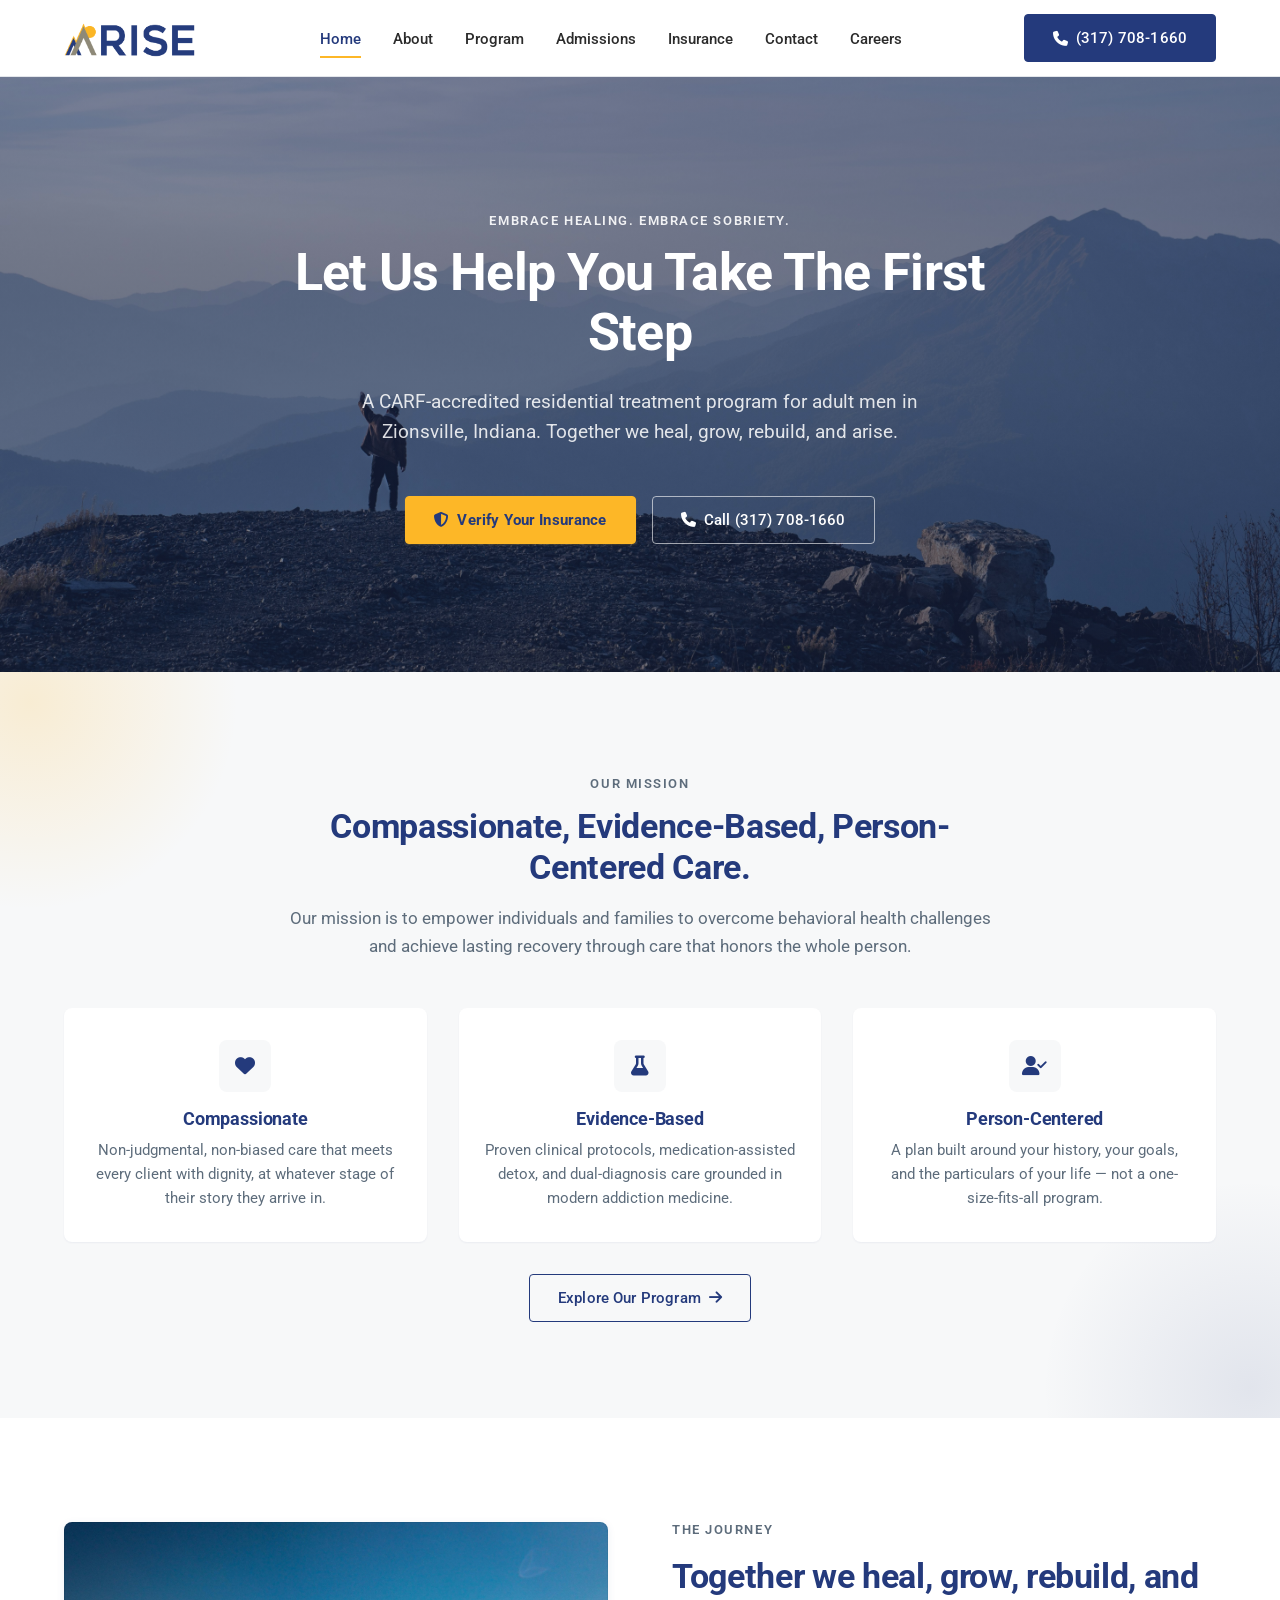
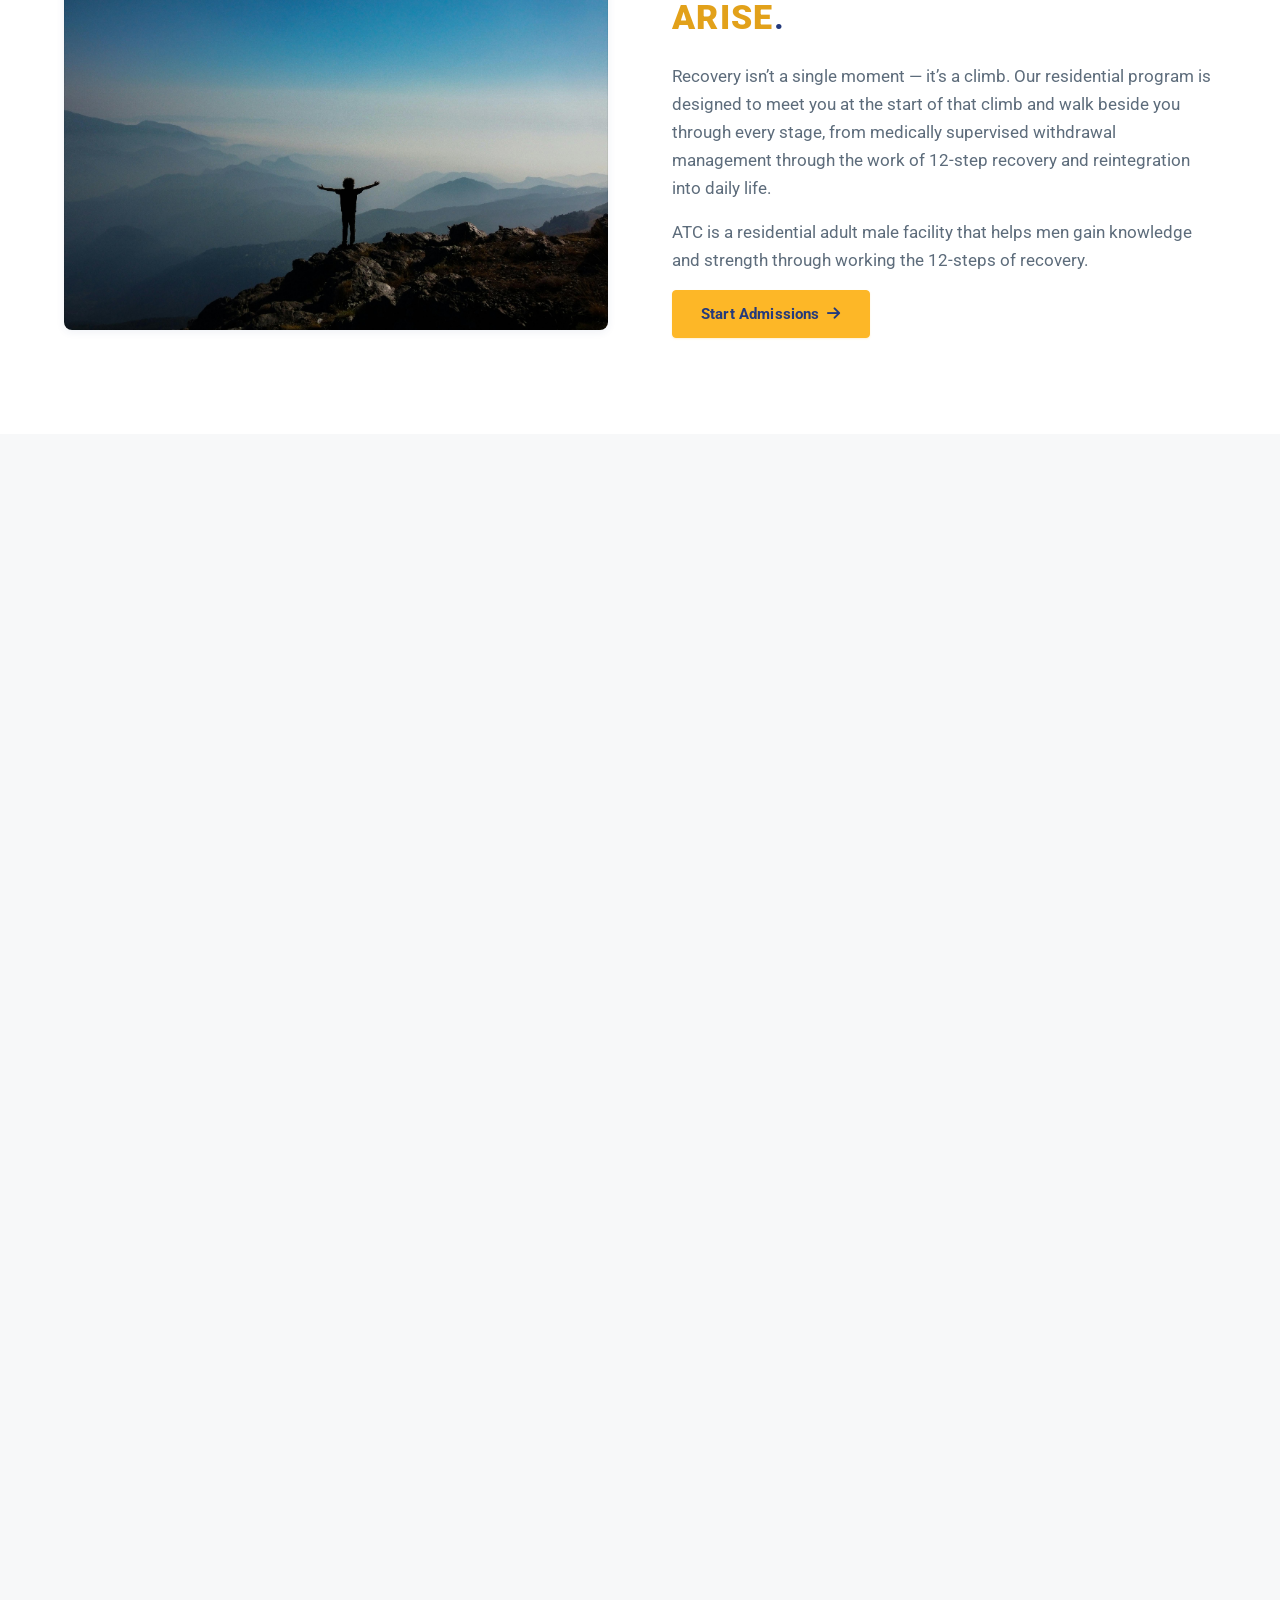
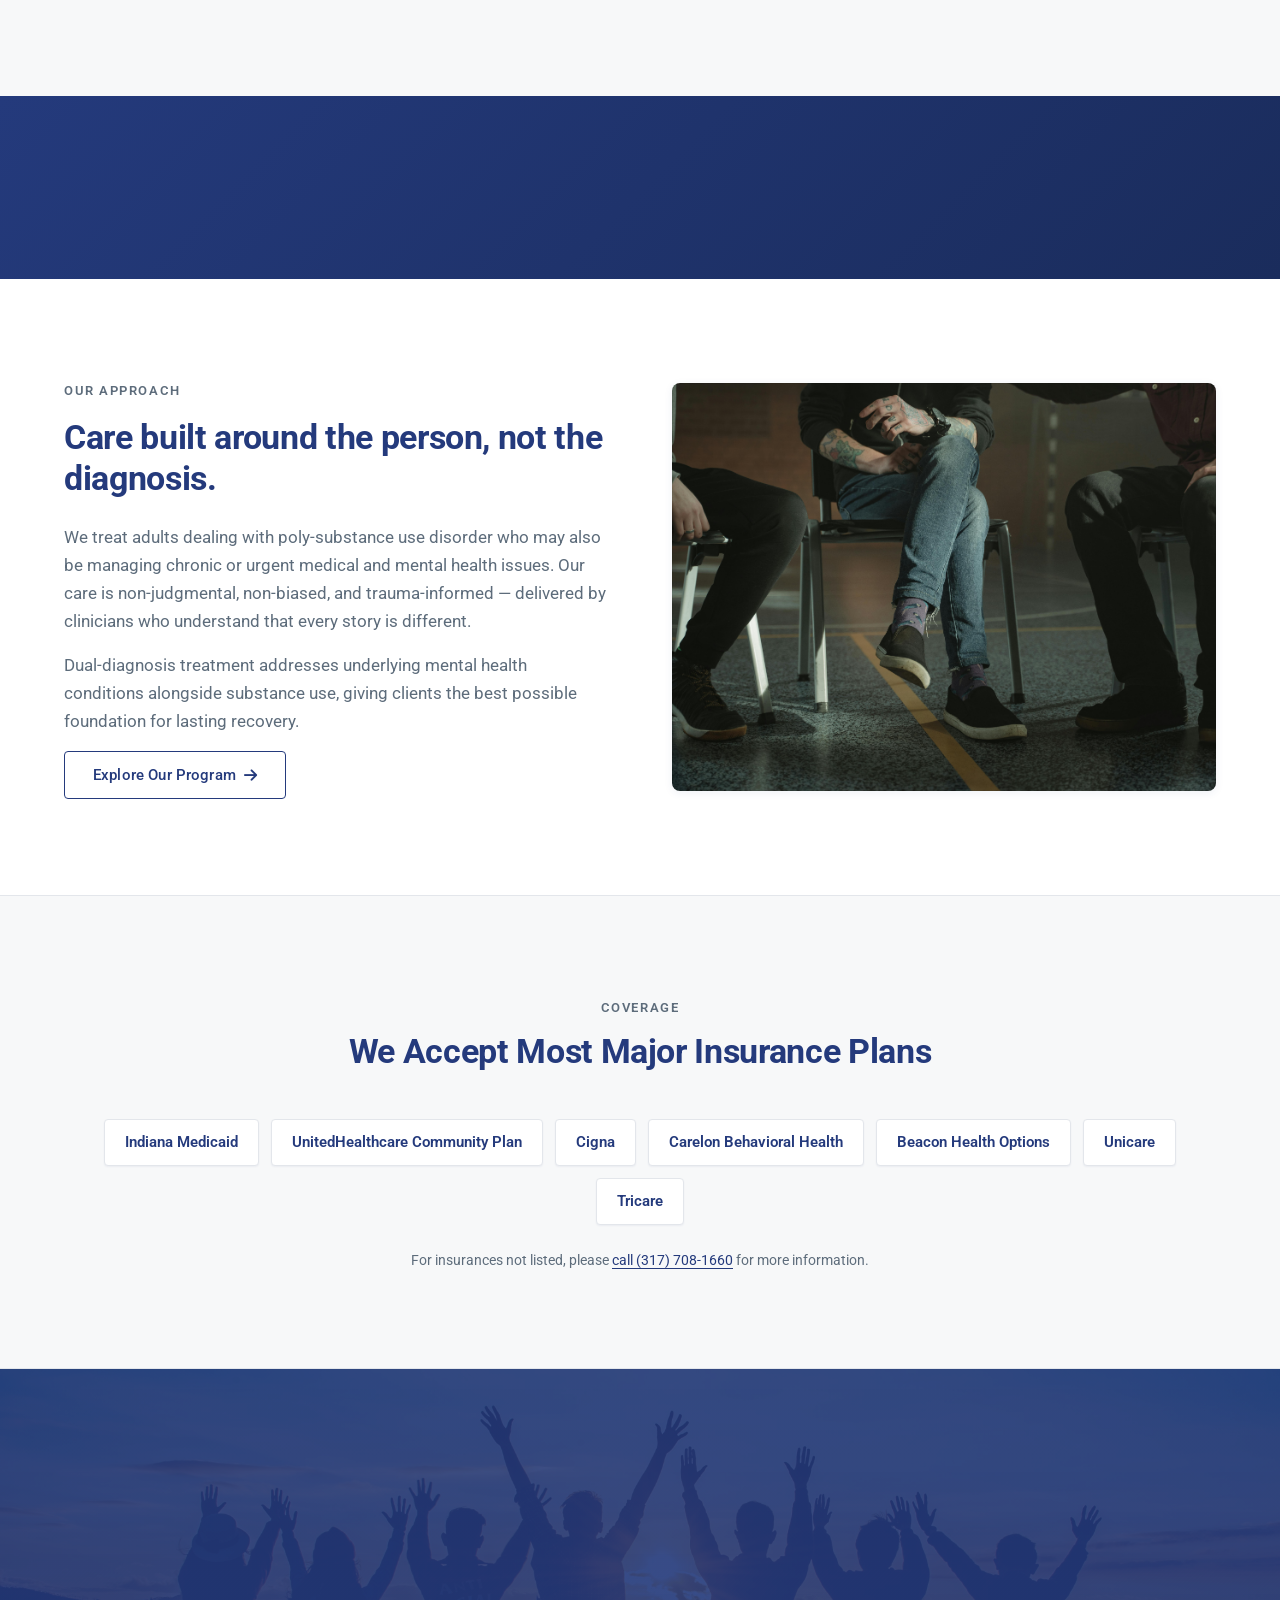
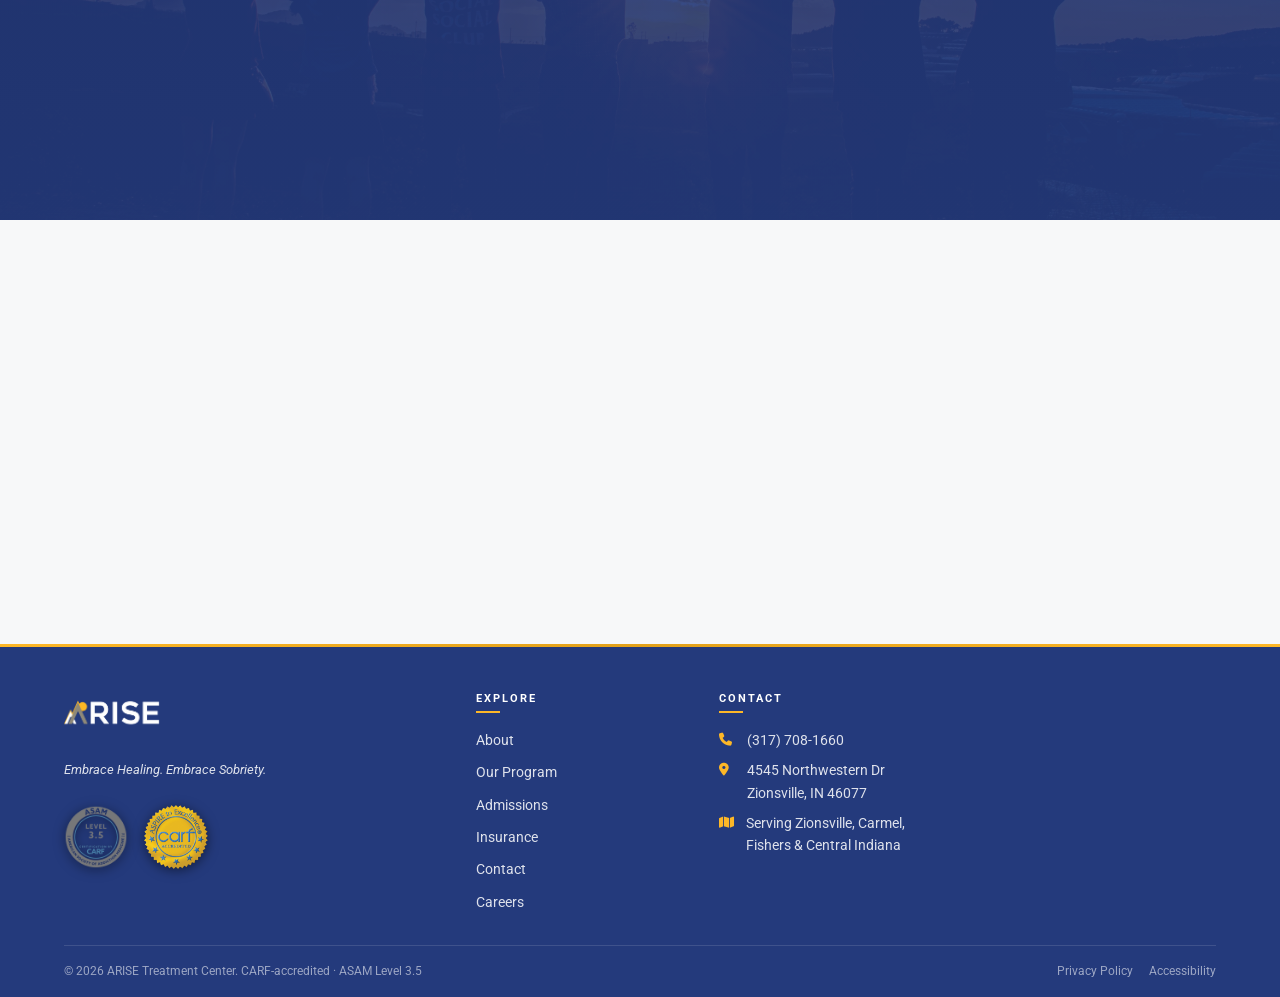
==== commit c49219e8: "Add files via upload Update insurance list + add schema." ====
--- a/index.html
+++ b/index.html
@@ -26,6 +26,43 @@
 
   <!-- Styles -->
   <link rel="stylesheet" href="styles.css">
+
+  <!-- Structured data: identifies ARISE and distinguishes it from other "Arise" centers -->
+  <script type="application/ld+json">
+  {
+    "@context": "https://schema.org",
+    "@type": ["MedicalBusiness", "MedicalClinic"],
+    "name": "ARISE Treatment Center",
+    "alternateName": "ARISE Substance Abuse Care Services",
+    "url": "https://arisetreatmentcenter.org/",
+    "logo": "https://arisetreatmentcenter.org/FULL_WORD.png",
+    "image": "https://arisetreatmentcenter.org/pexels-sehmullah-18015265.jpg",
+    "telephone": "+1-317-708-1660",
+    "medicalSpecialty": "Addiction",
+    "description": "CARF-accredited (ASAM Level 3.5) residential addiction and dual-diagnosis treatment for adult men in Zionsville, Indiana.",
+    "address": {
+      "@type": "PostalAddress",
+      "streetAddress": "4545 Northwestern Dr",
+      "addressLocality": "Zionsville",
+      "addressRegion": "IN",
+      "postalCode": "46077",
+      "addressCountry": "US"
+    },
+    "areaServed": ["Zionsville", "Carmel", "Fishers", "Indianapolis", "Central Indiana"],
+    "openingHoursSpecification": {
+      "@type": "OpeningHoursSpecification",
+      "dayOfWeek": ["Monday","Tuesday","Wednesday","Thursday","Friday","Saturday","Sunday"],
+      "opens": "00:00",
+      "closes": "23:59"
+    },
+    "sameAs": [
+      "https://www.facebook.com/p/Arise-Treatment-Center-61579283055712/",
+      "https://www.instagram.com/arisetreatmentcenter/",
+      "https://www.linkedin.com/company/treatment-at-arise/",
+      "https://carf.org/provider/arise-treatment-center-401361/"
+    ]
+  }
+  </script>
 </head>
 <body>
   <a class="skip-link" href="#main">Skip to main content</a>
@@ -301,19 +338,12 @@
           <h2 id="insurance-heading">We Accept Most Major Insurance Plans</h2>
         </div>
         <ul class="insurance__list" aria-label="Insurances accepted">
-          <li>Aetna</li>
-          <li>Anthem</li>
-          <li>Carelon</li>
-          <li>CareSource</li>
+          <li>Indiana Medicaid</li>
+          <li>UnitedHealthcare Community Plan</li>
           <li>Cigna</li>
-          <li>Community Health Network</li>
-          <li>Humana</li>
-          <li>Magellan</li>
-          <li>MDwise</li>
-          <li>Medicaid</li>
-          <li>Medicare</li>
-          <li>Optum</li>
-          <li>Priority Health</li>
+          <li>Carelon Behavioral Health</li>
+          <li>Beacon Health Options</li>
+          <li>Unicare</li>
           <li>Tricare</li>
         </ul>
         <p class="insurance__note">For insurances not listed, please <a href="tel:+13177081660">call (317) 708-1660</a> for more information.</p>
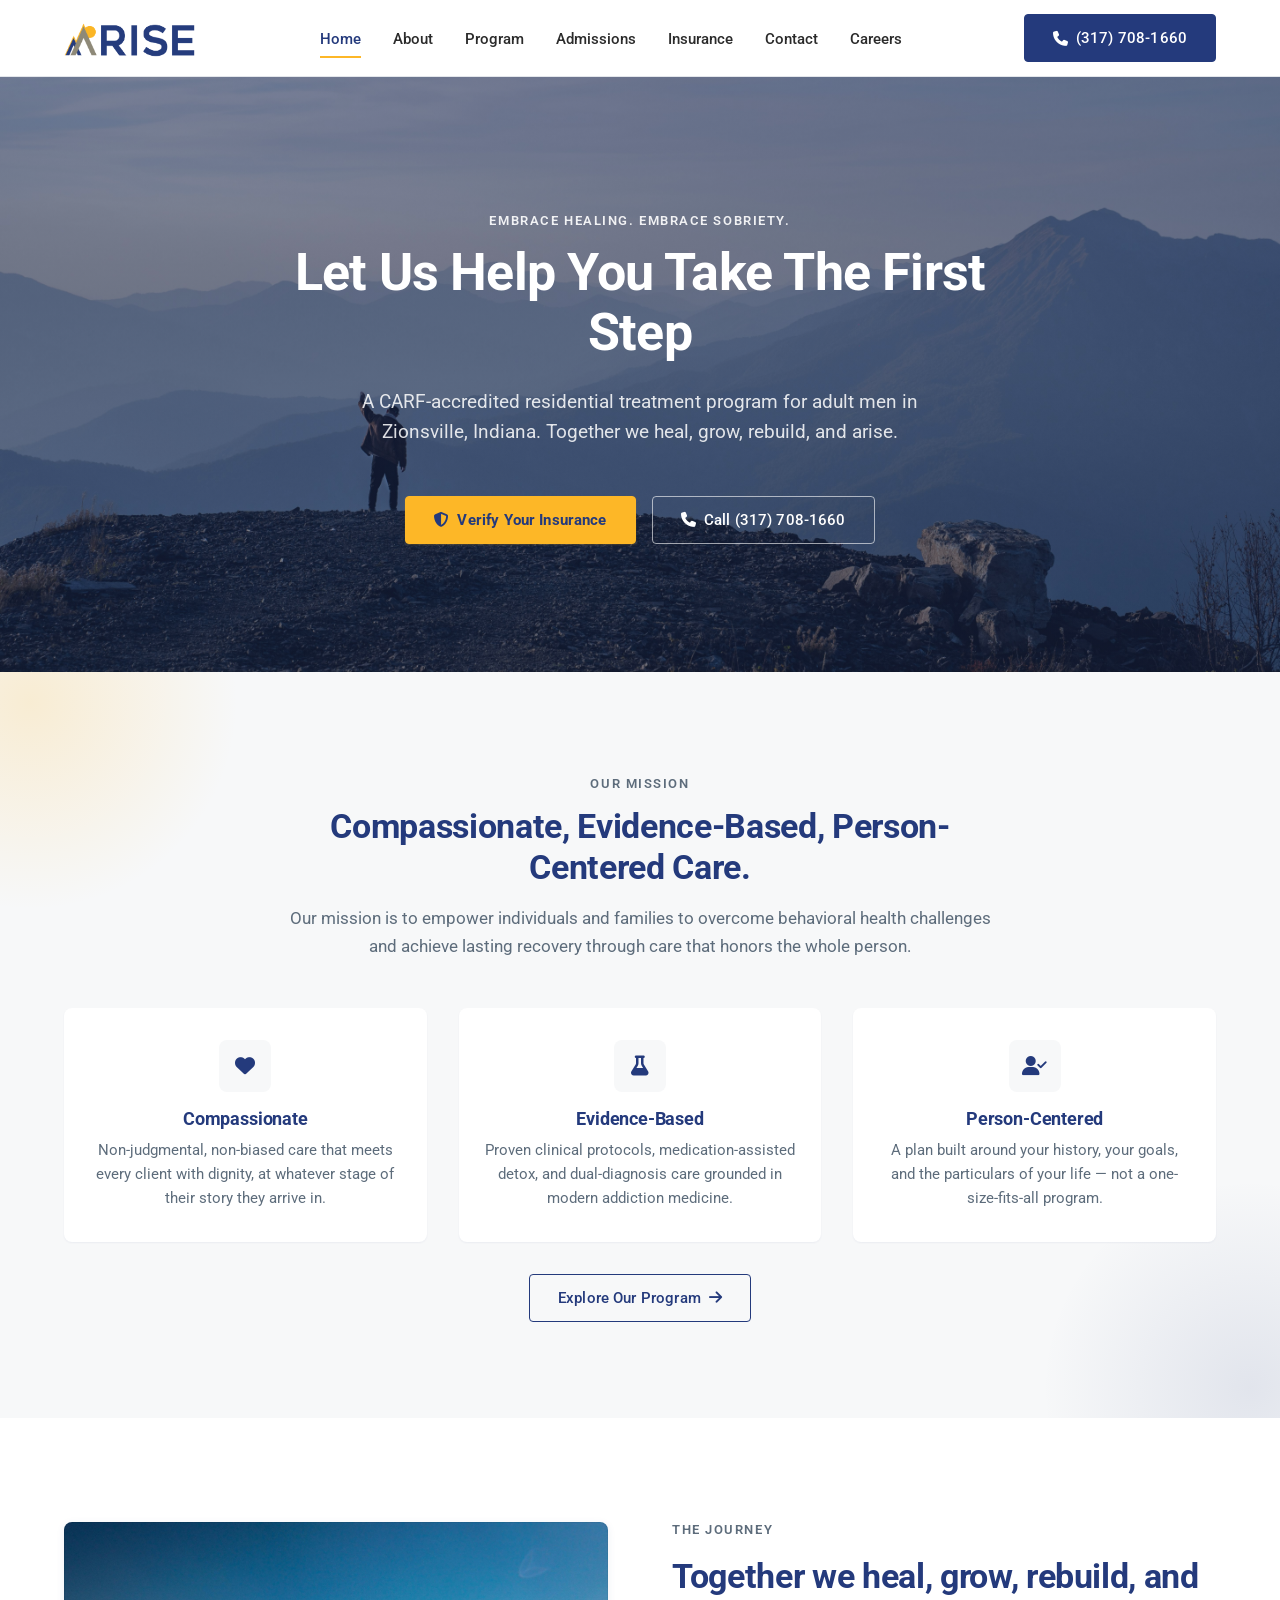
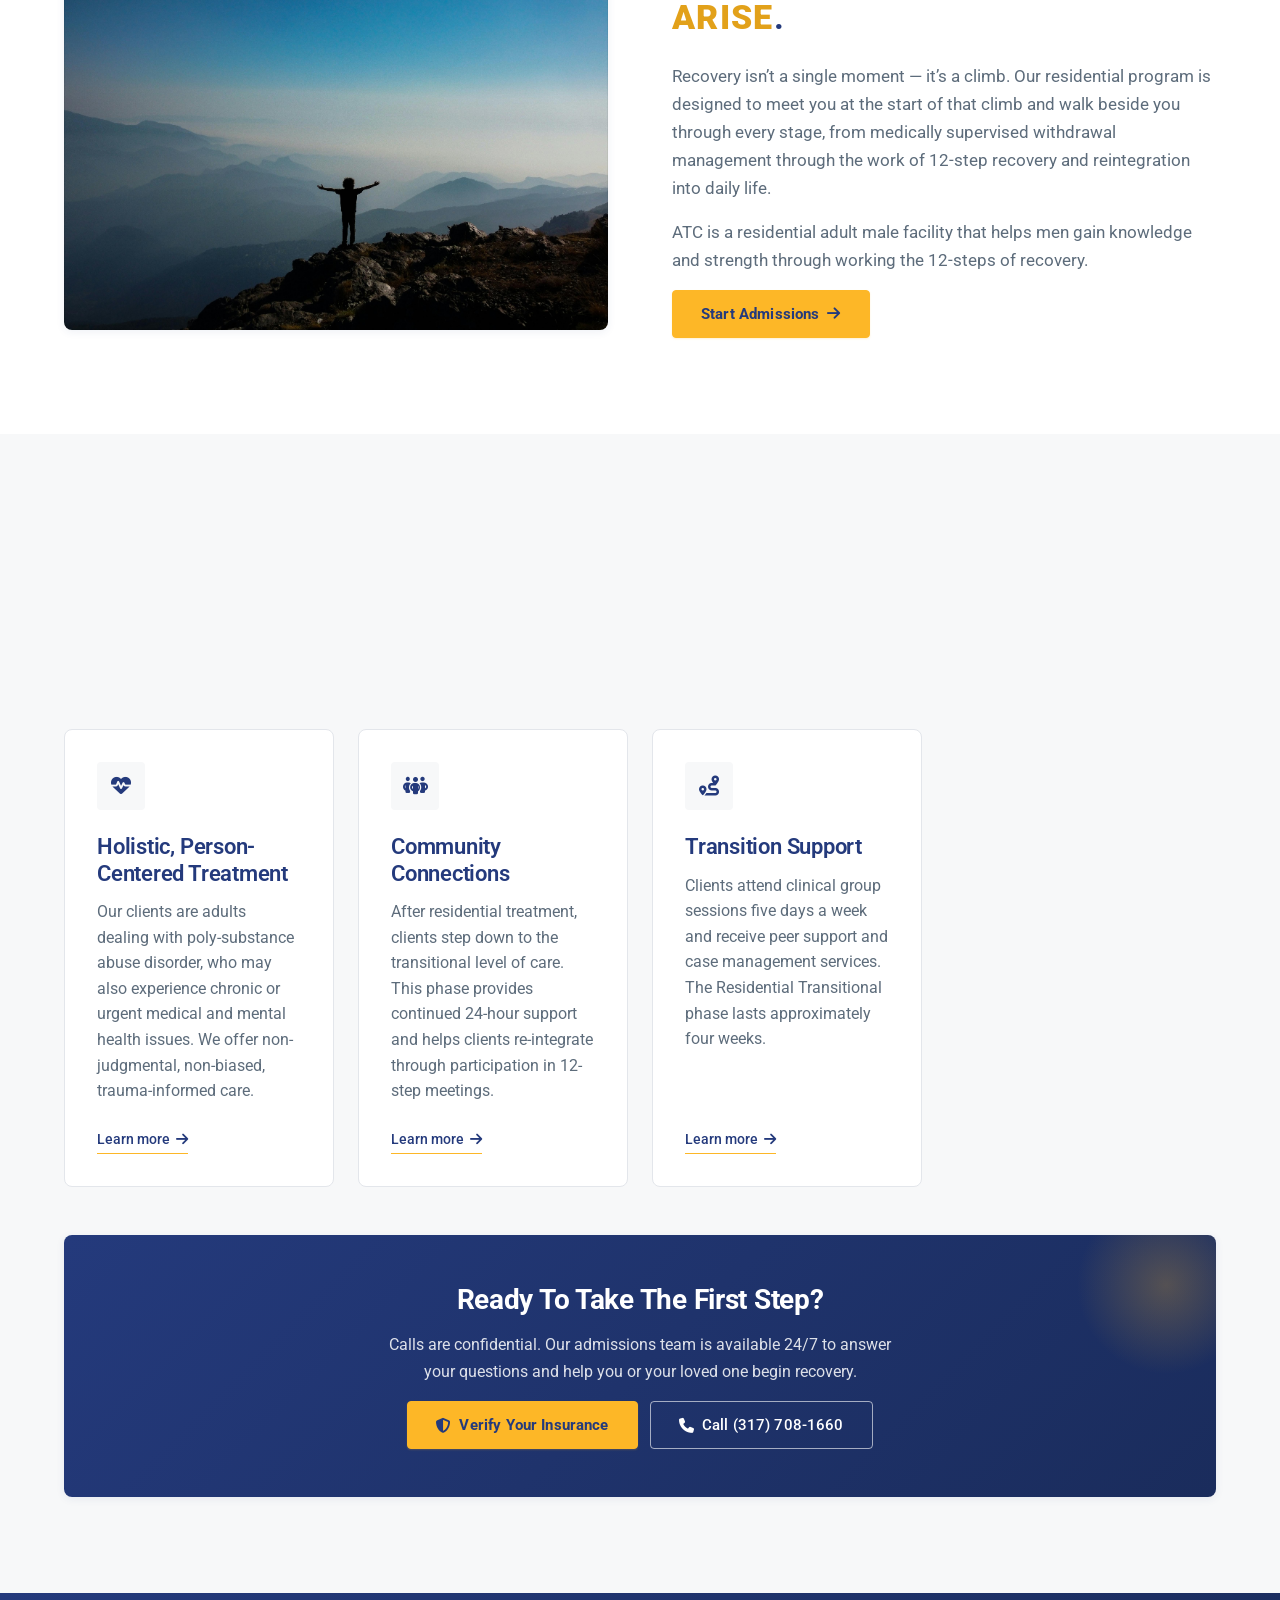
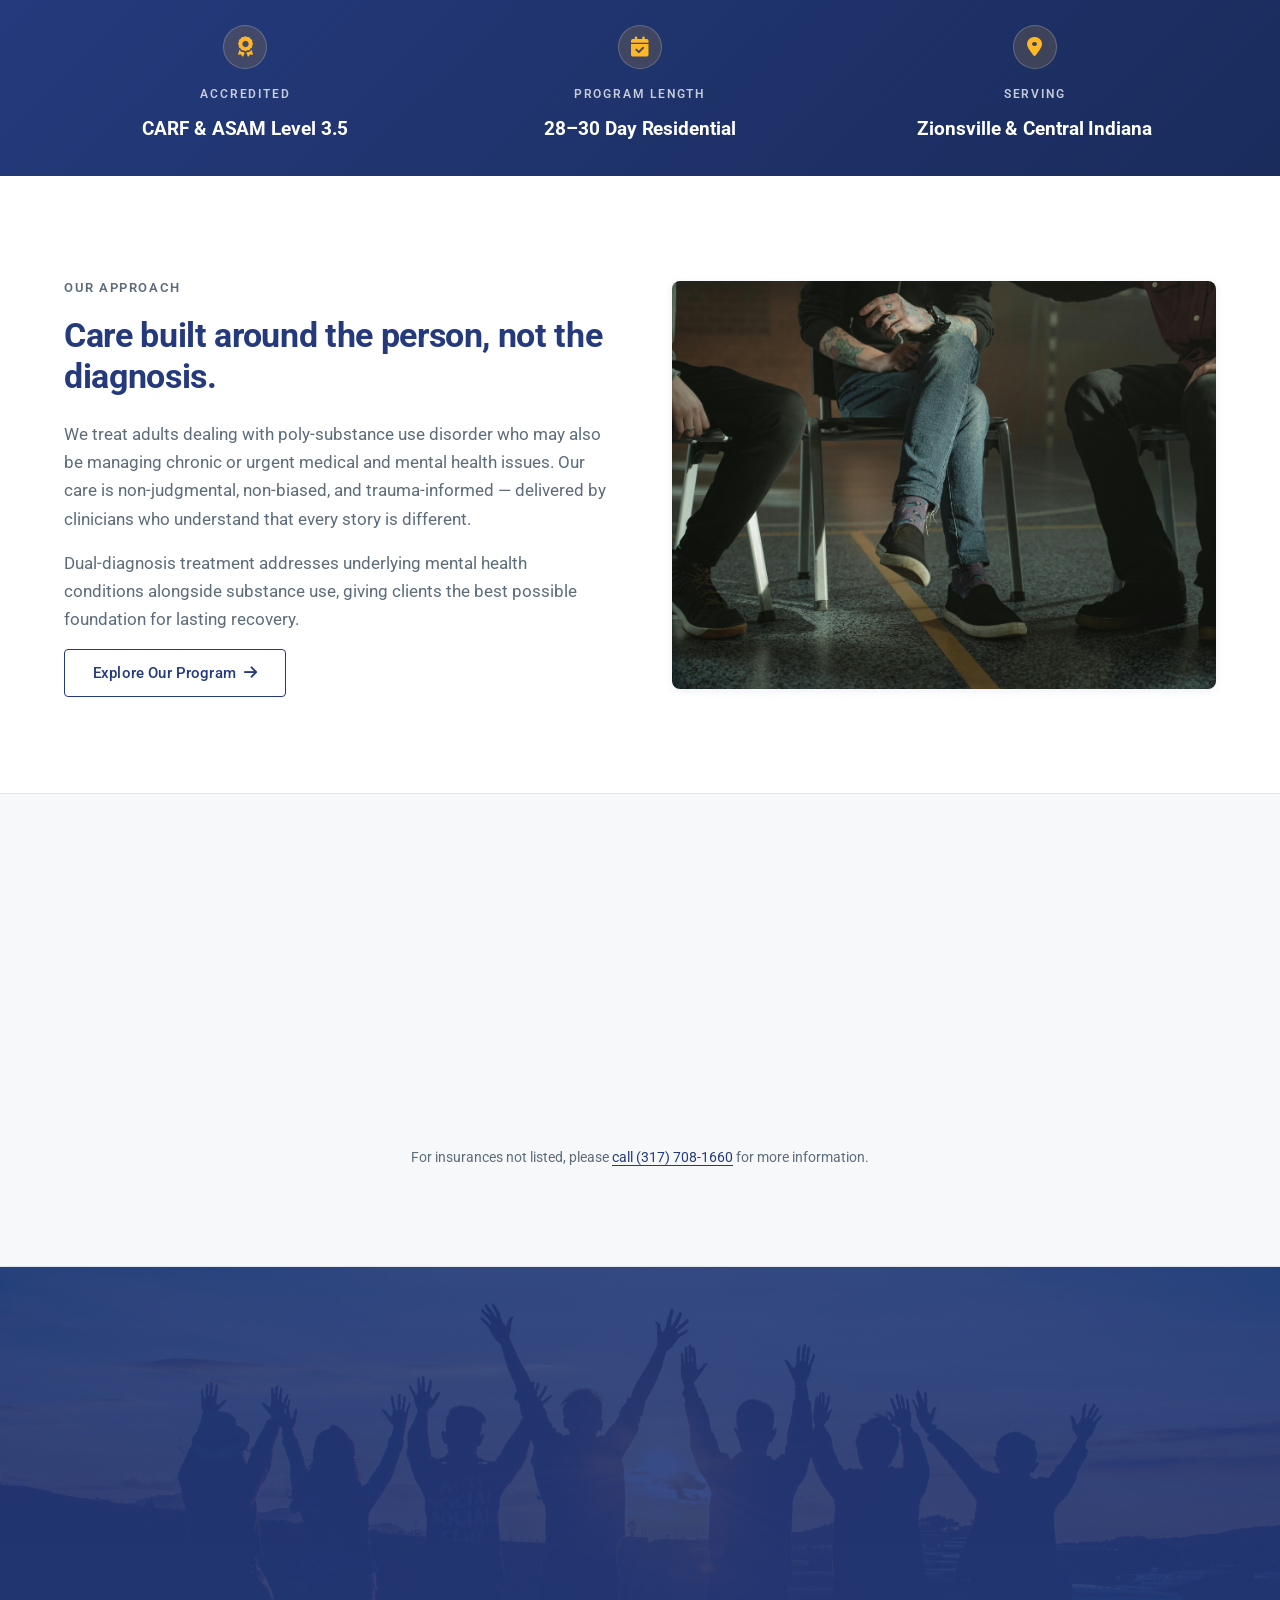
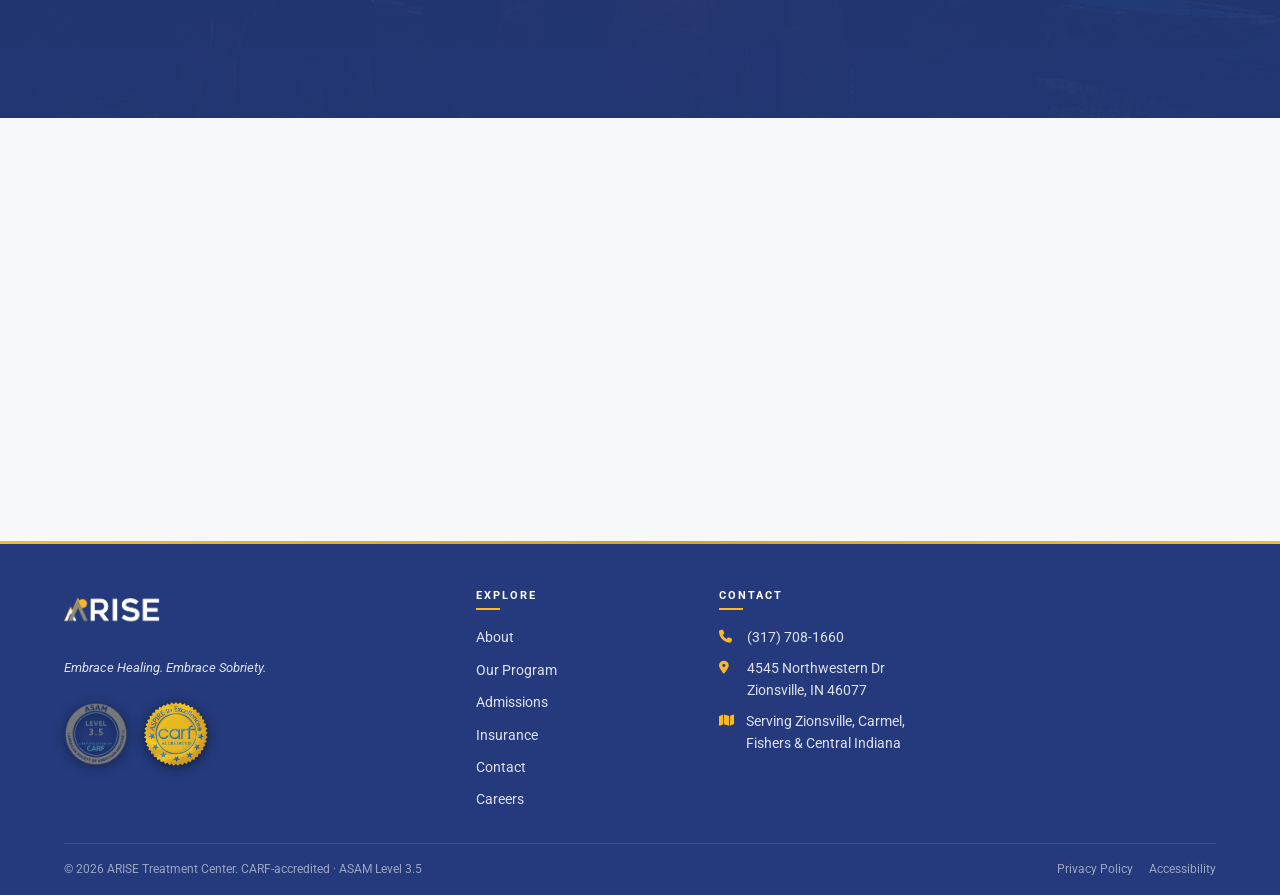
==== commit 08c48412: "Remove 'Detox with Residential' article section Removed the 'Detox with Residential' article section" ====
--- a/index.html
+++ b/index.html
@@ -227,17 +227,7 @@
             <a class="card__link" href="program.html">Learn more <i class="fa-solid fa-arrow-right" aria-hidden="true"></i></a>
           </article>
 
-          <article class="card">
-            <span class="card__icon" aria-hidden="true"><i class="fa-solid fa-hospital"></i></span>
-            <h3 class="card__title">Detox with Residential</h3>
-            <p class="card__body">
-              Medical withdrawal management and comfort medications for detoxification. A 28–30 day
-              residential stay gives individuals time to heal, learn about addiction, and gain tools
-              for long-term sobriety — with dual-diagnosis treatment for underlying mental health issues.
-            </p>
-            <a class="card__link" href="program.html">Learn more <i class="fa-solid fa-arrow-right" aria-hidden="true"></i></a>
-          </article>
-
+          
           <article class="card">
             <span class="card__icon" aria-hidden="true"><i class="fa-solid fa-people-group"></i></span>
             <h3 class="card__title">Community Connections</h3>
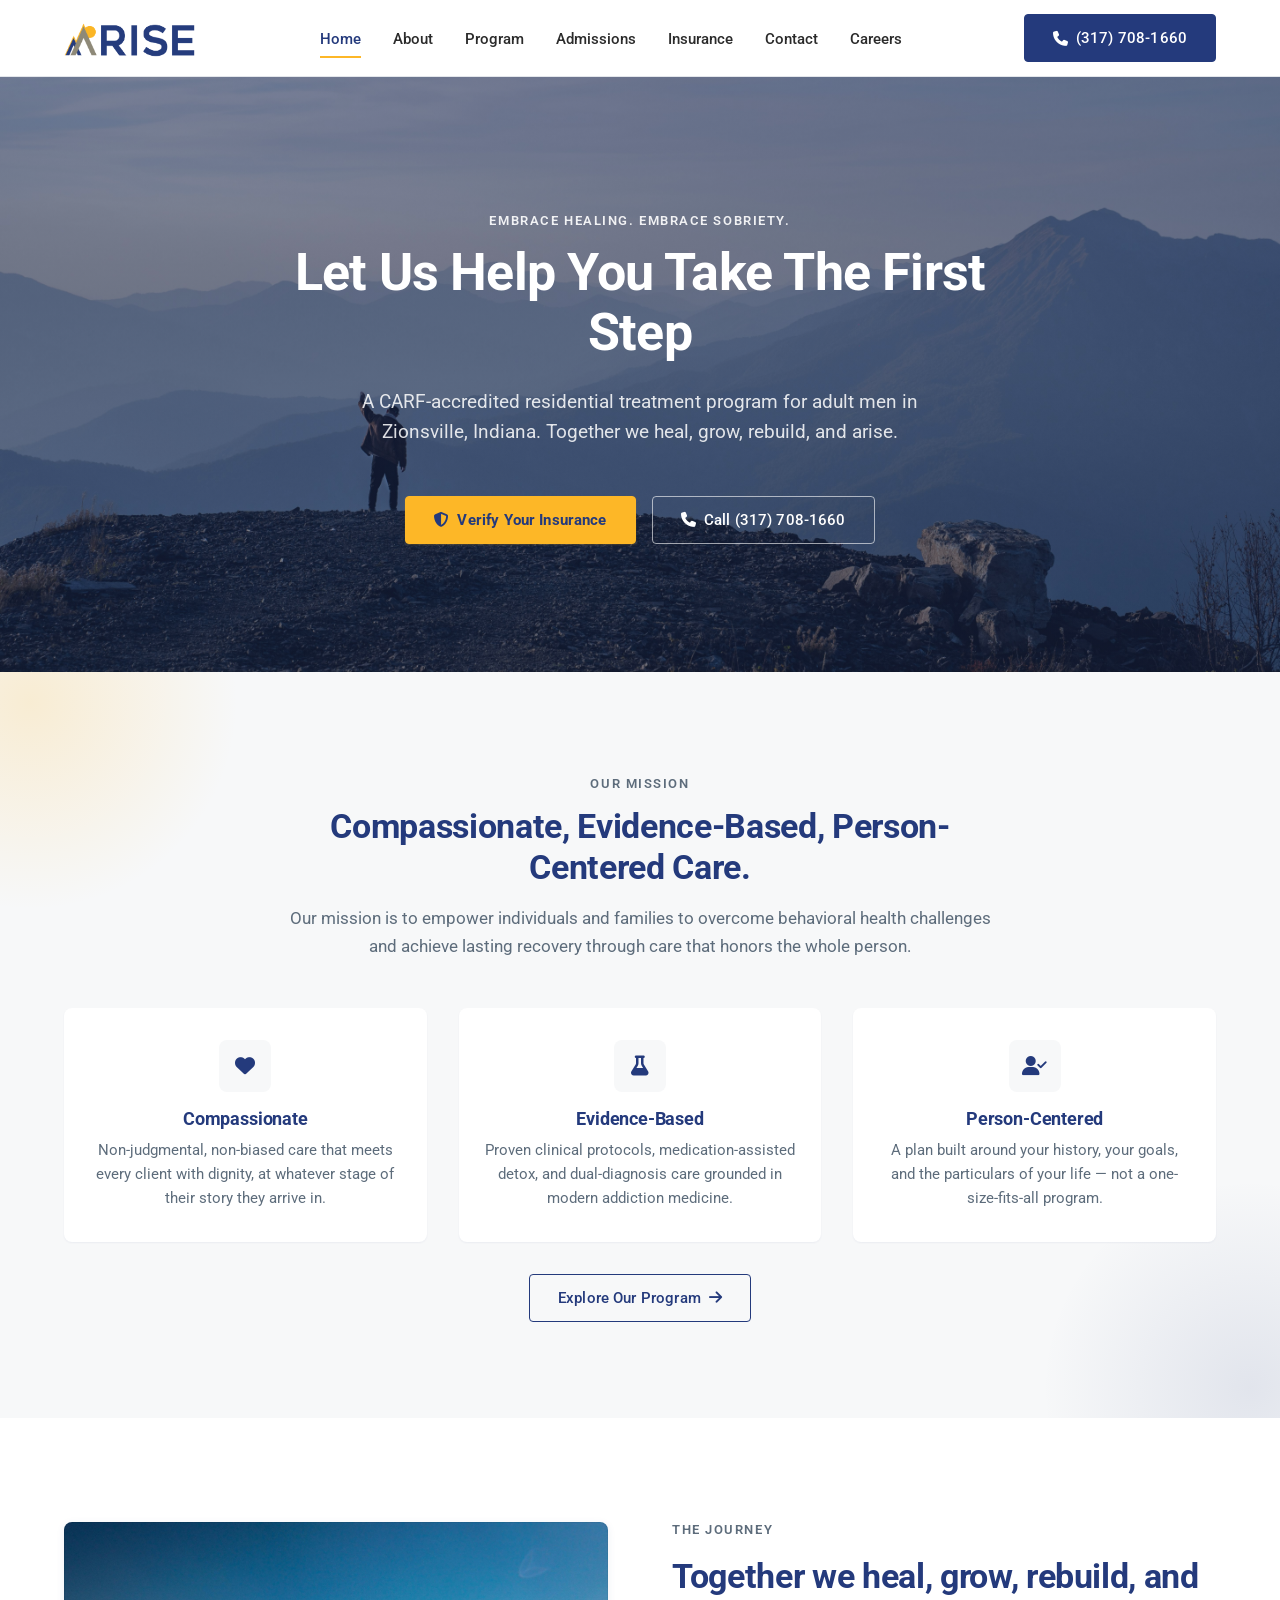
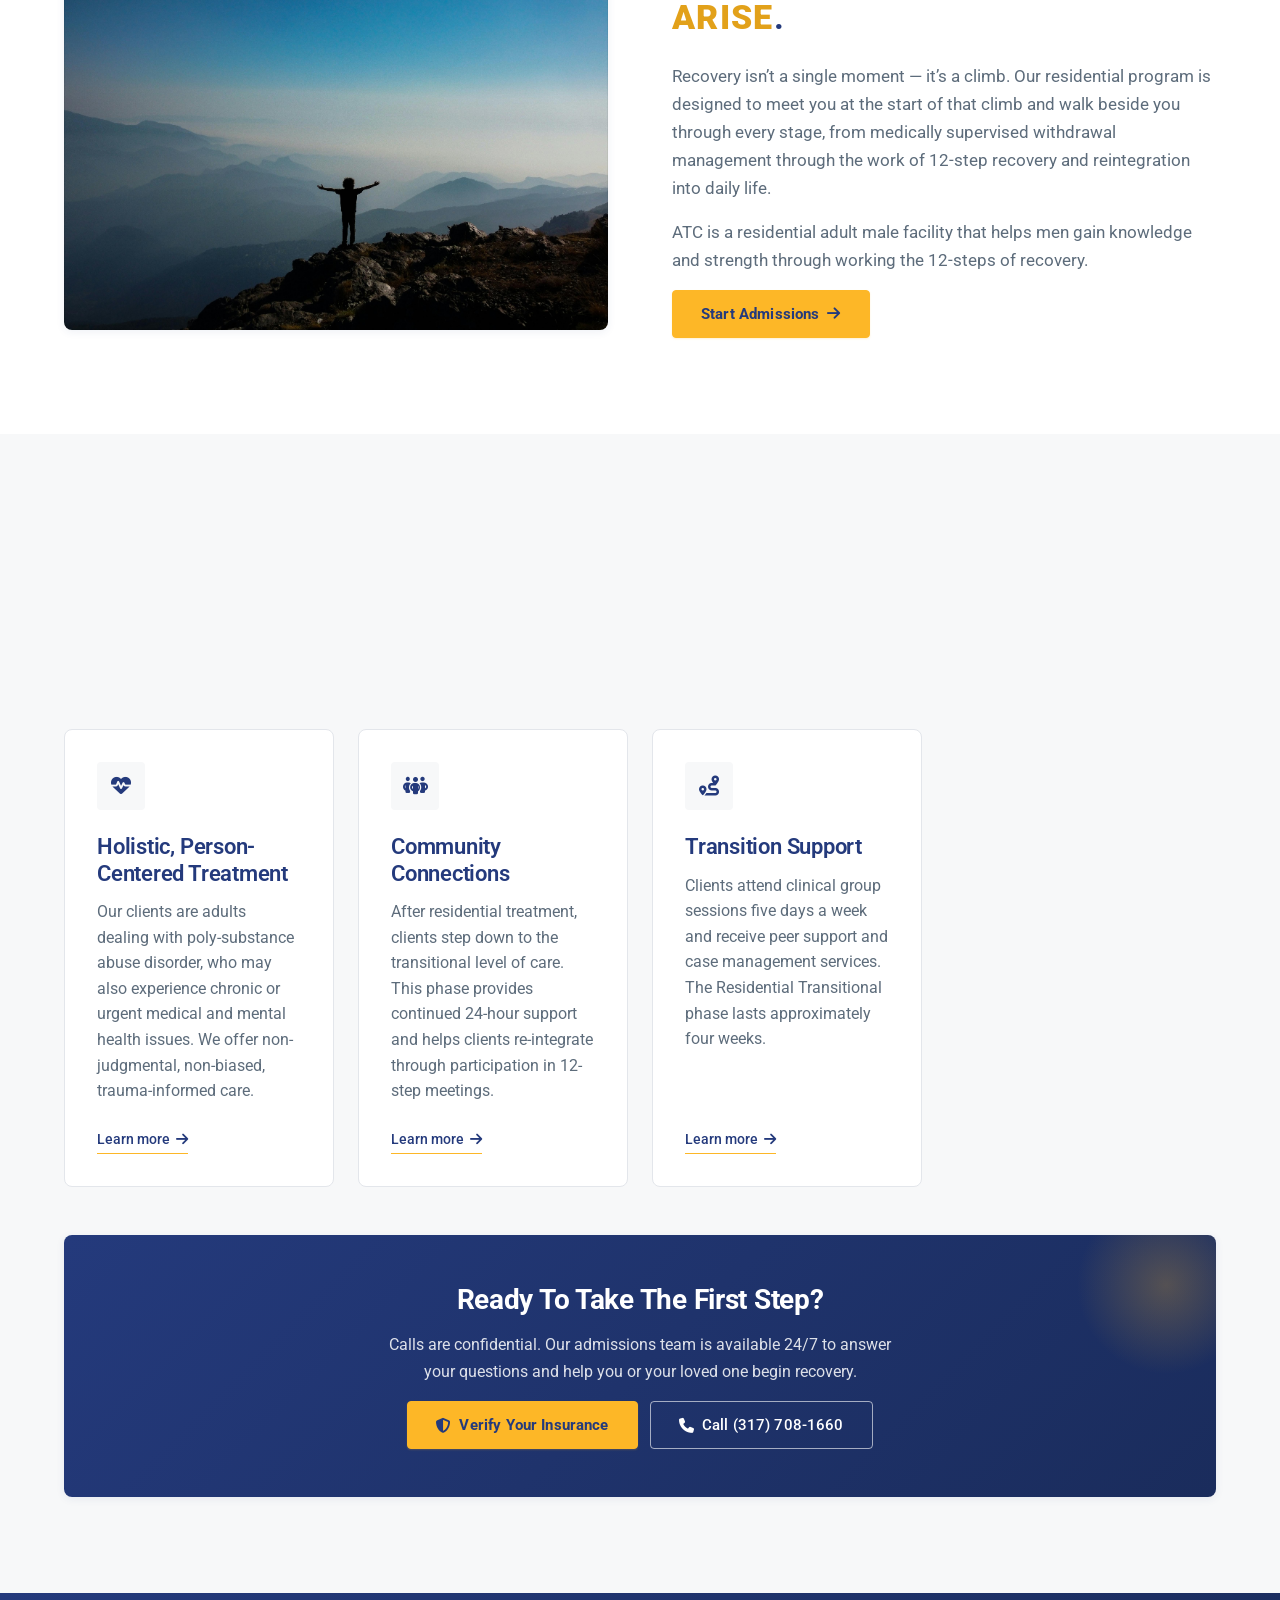
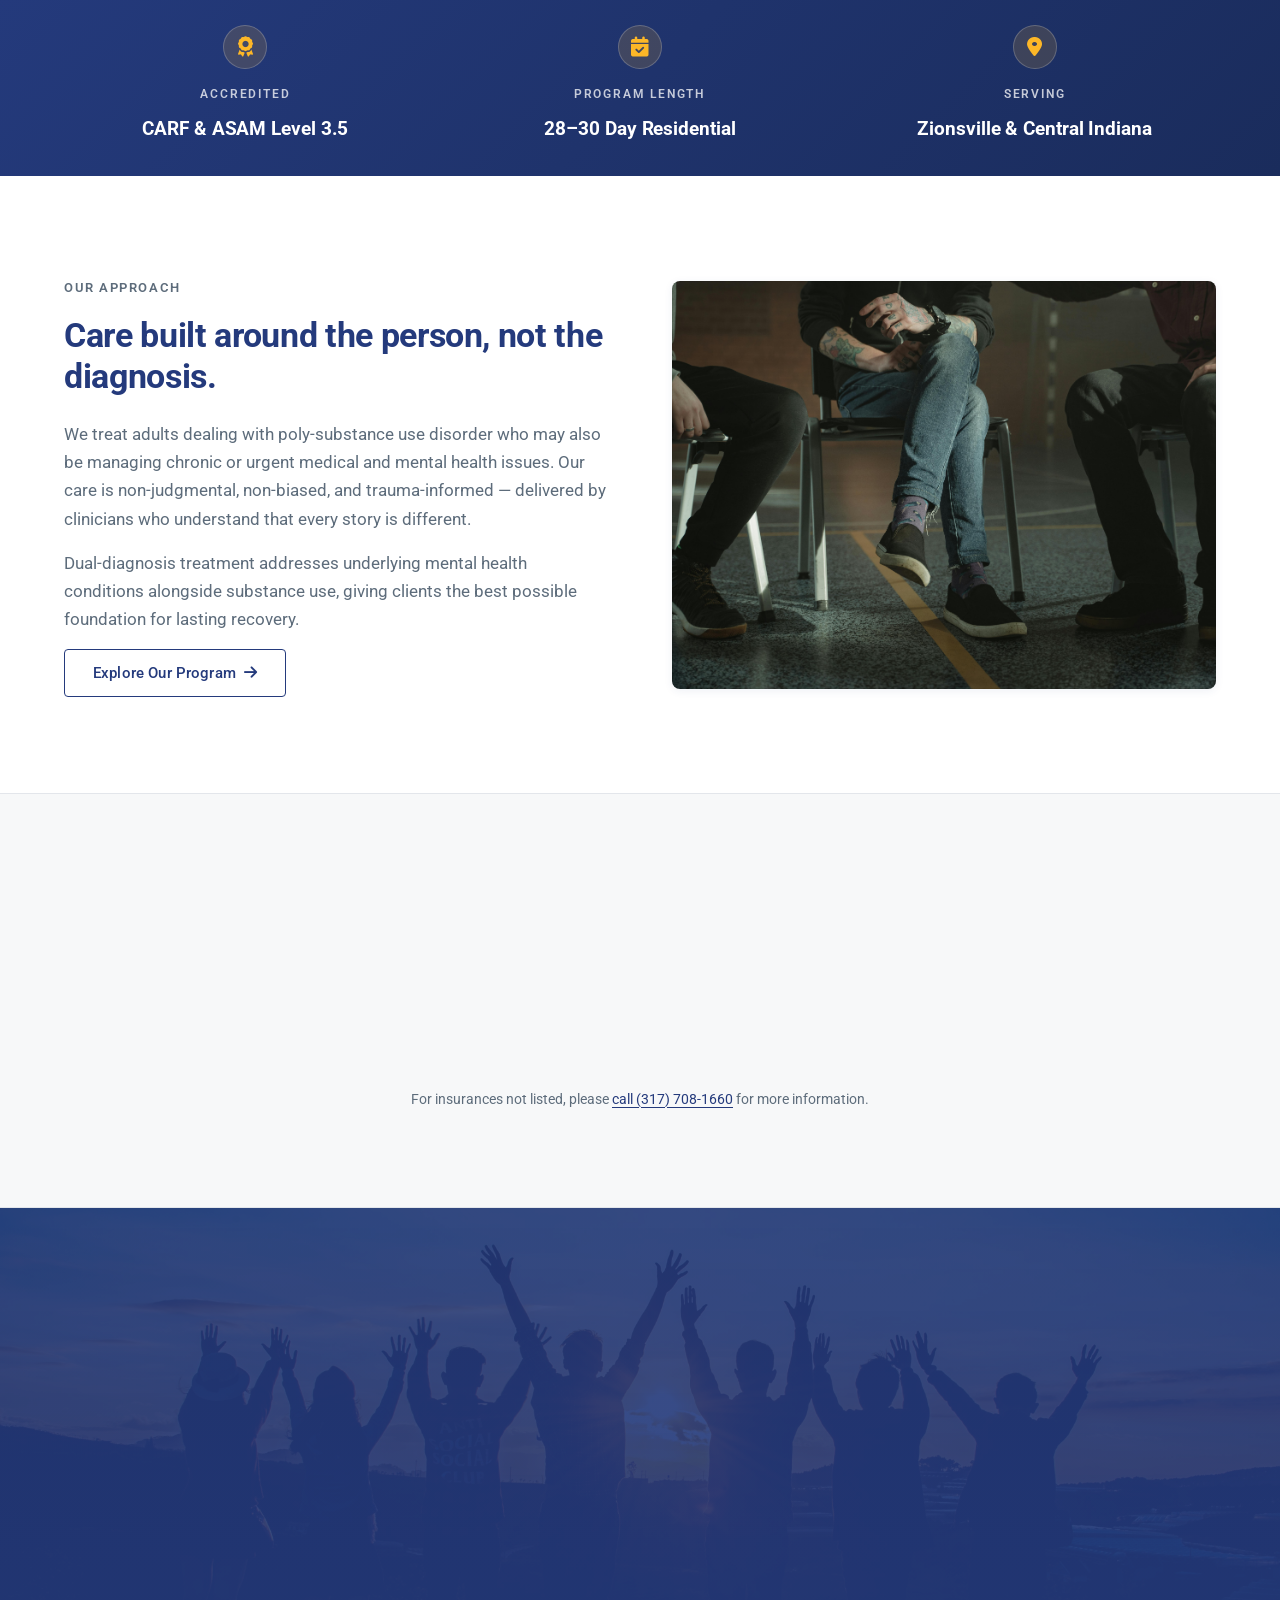
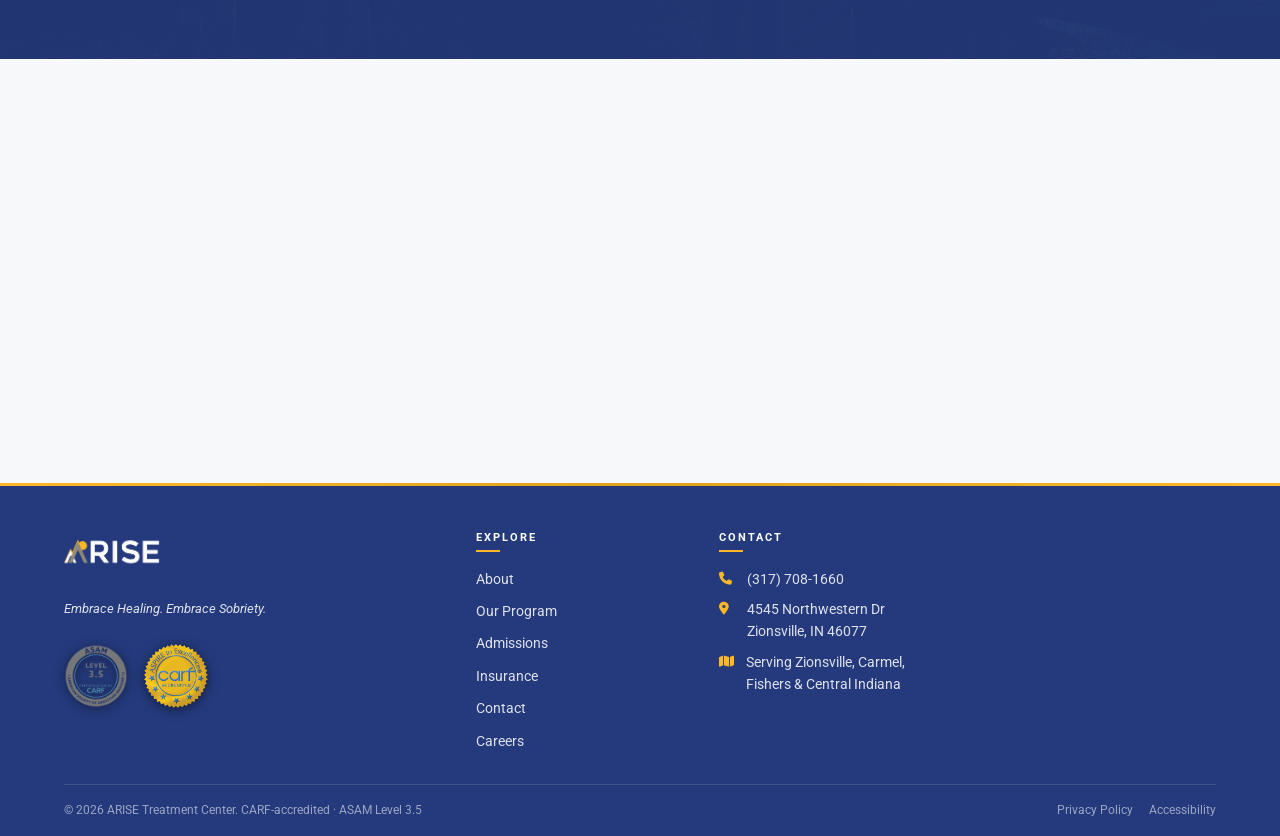
==== commit cccf8ccc: "Remove two insurance options from the list Removed Beacon Health Options and Unicare from the list." ====
--- a/index.html
+++ b/index.html
@@ -332,8 +332,6 @@
           <li>UnitedHealthcare Community Plan</li>
           <li>Cigna</li>
           <li>Carelon Behavioral Health</li>
-          <li>Beacon Health Options</li>
-          <li>Unicare</li>
           <li>Tricare</li>
         </ul>
         <p class="insurance__note">For insurances not listed, please <a href="tel:+13177081660">call (317) 708-1660</a> for more information.</p>
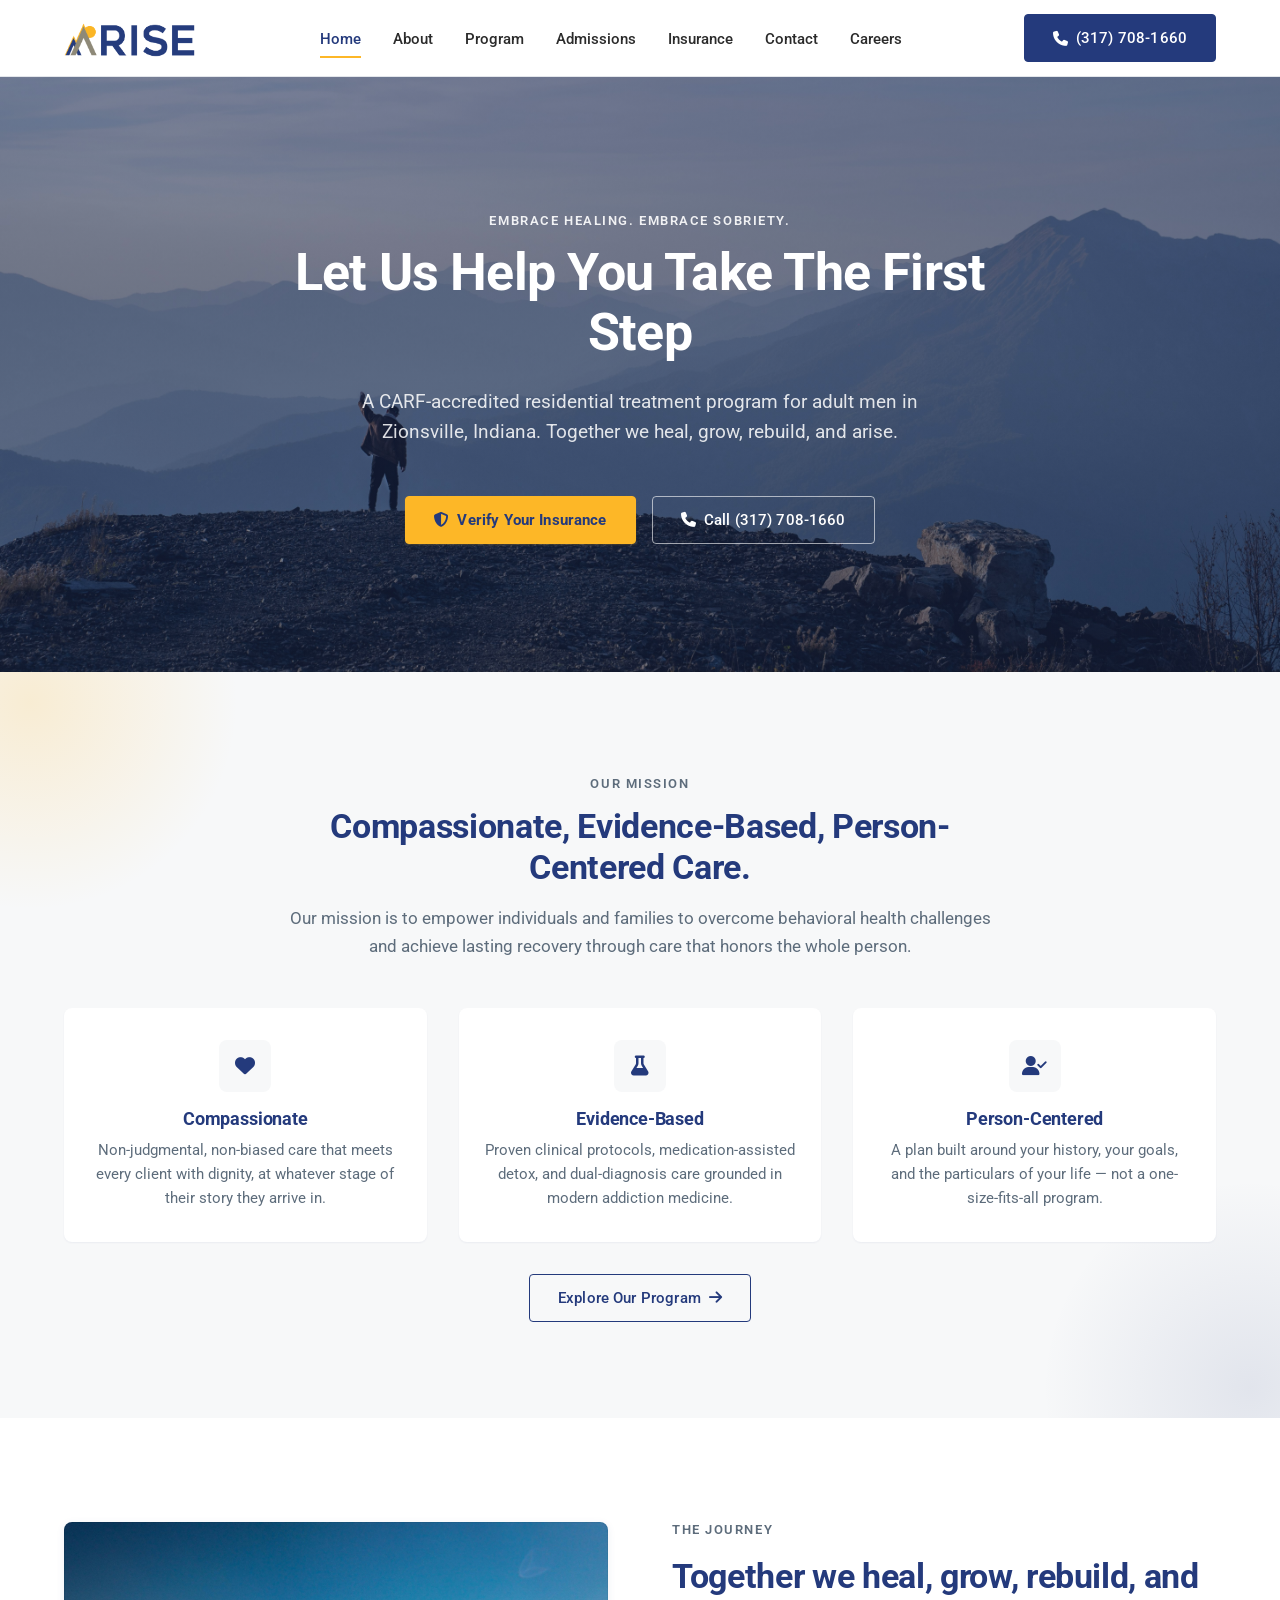
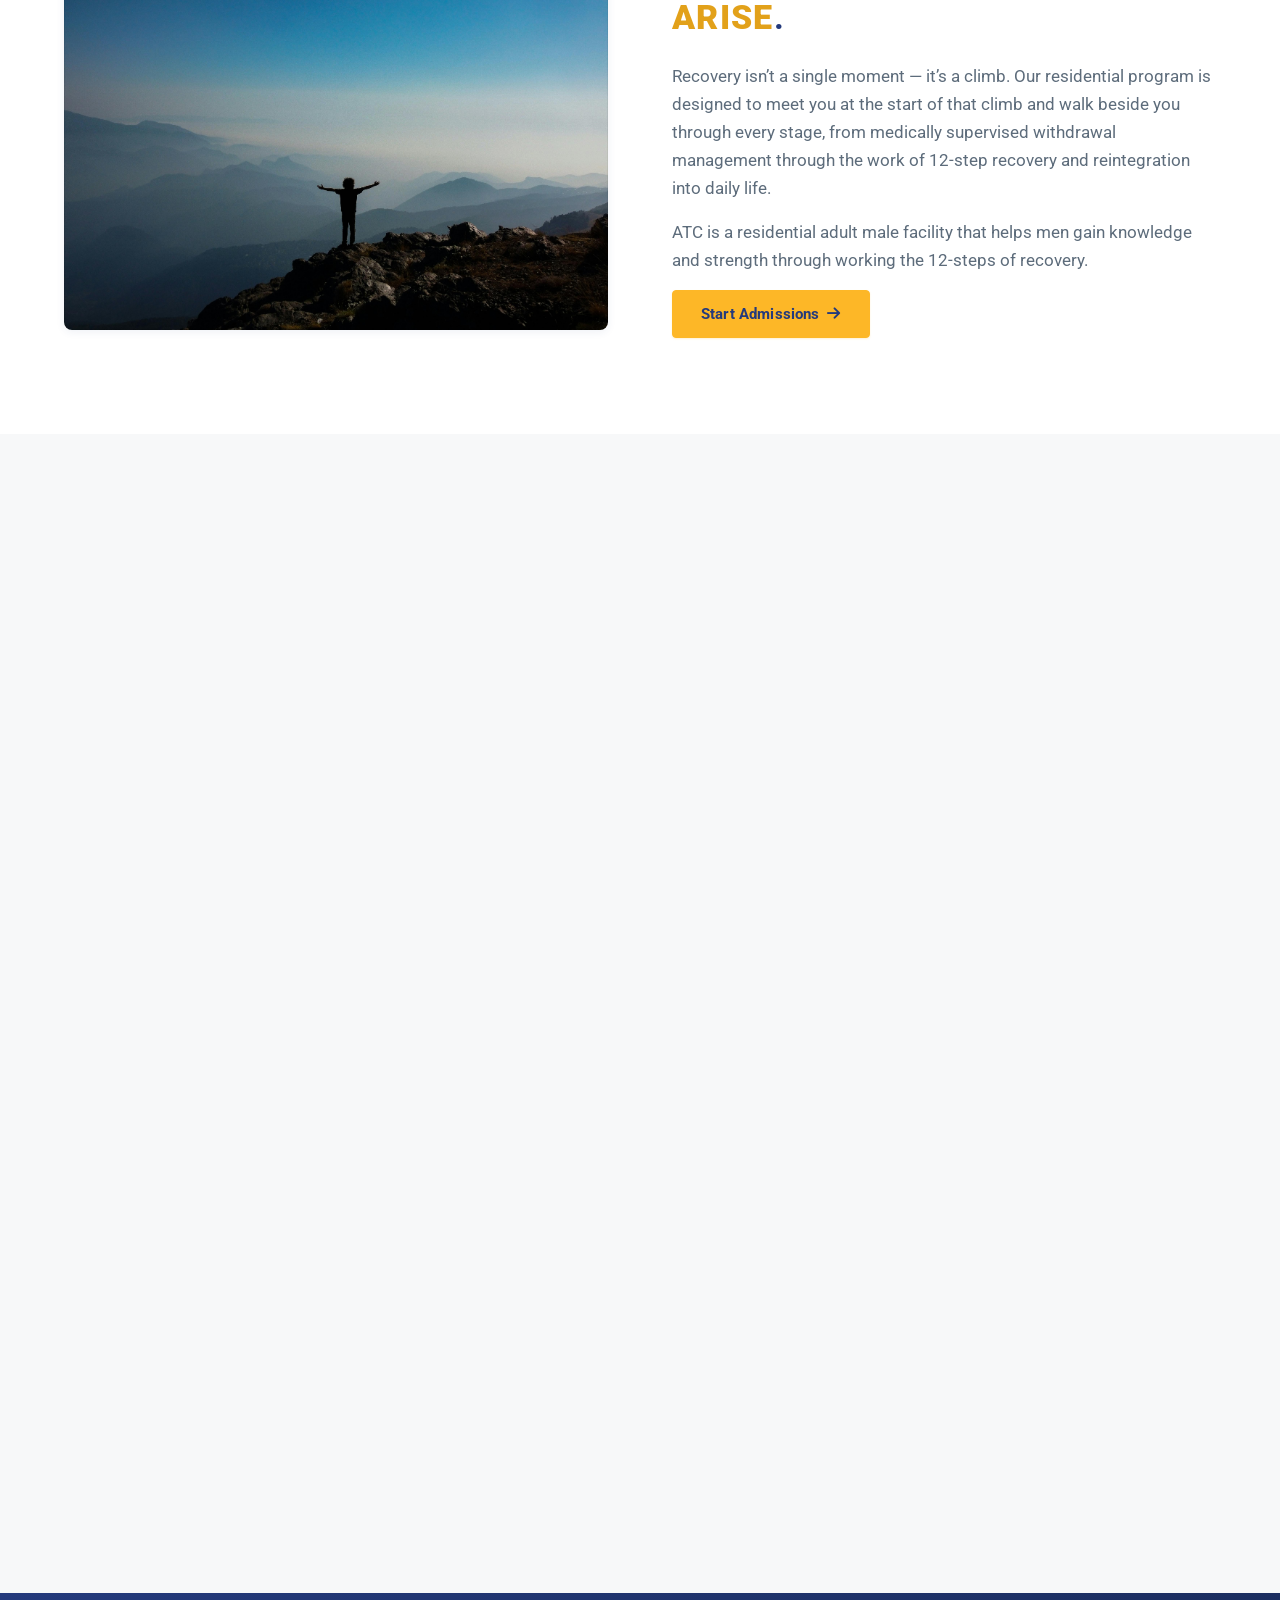
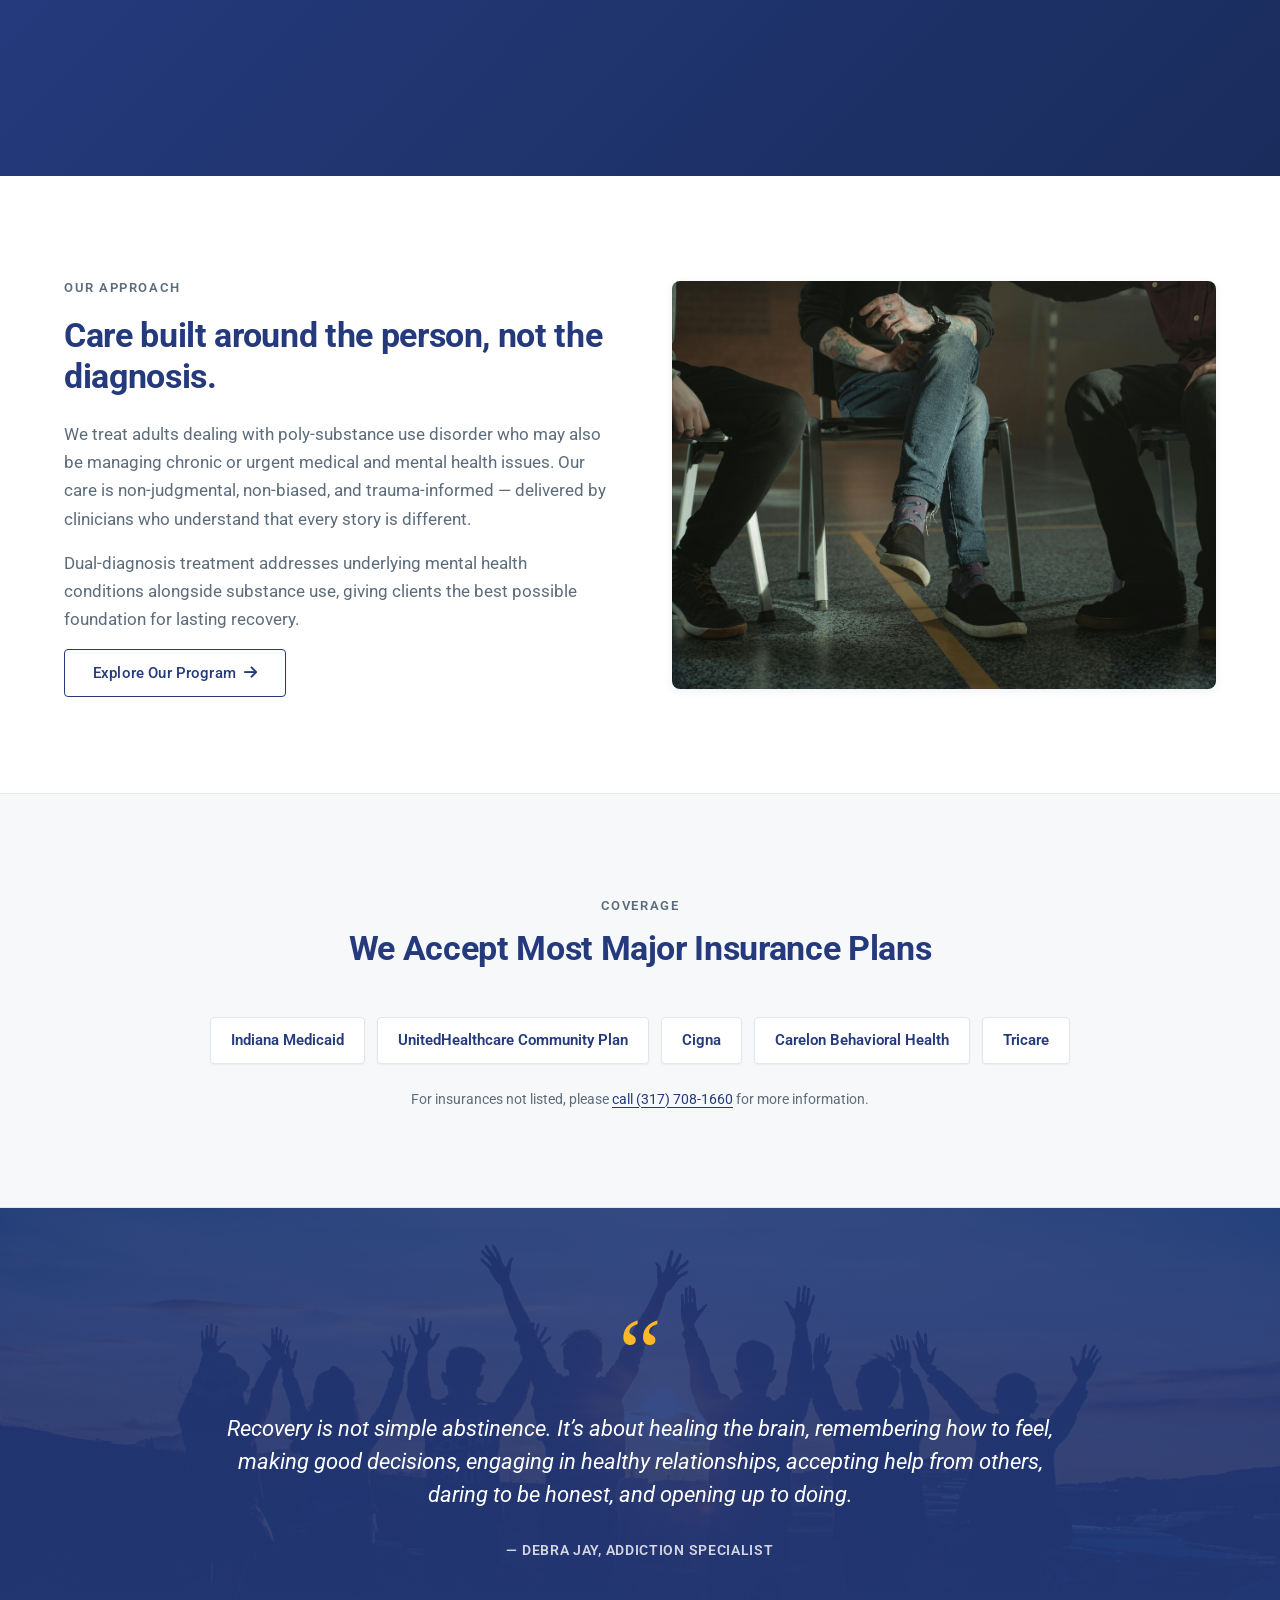
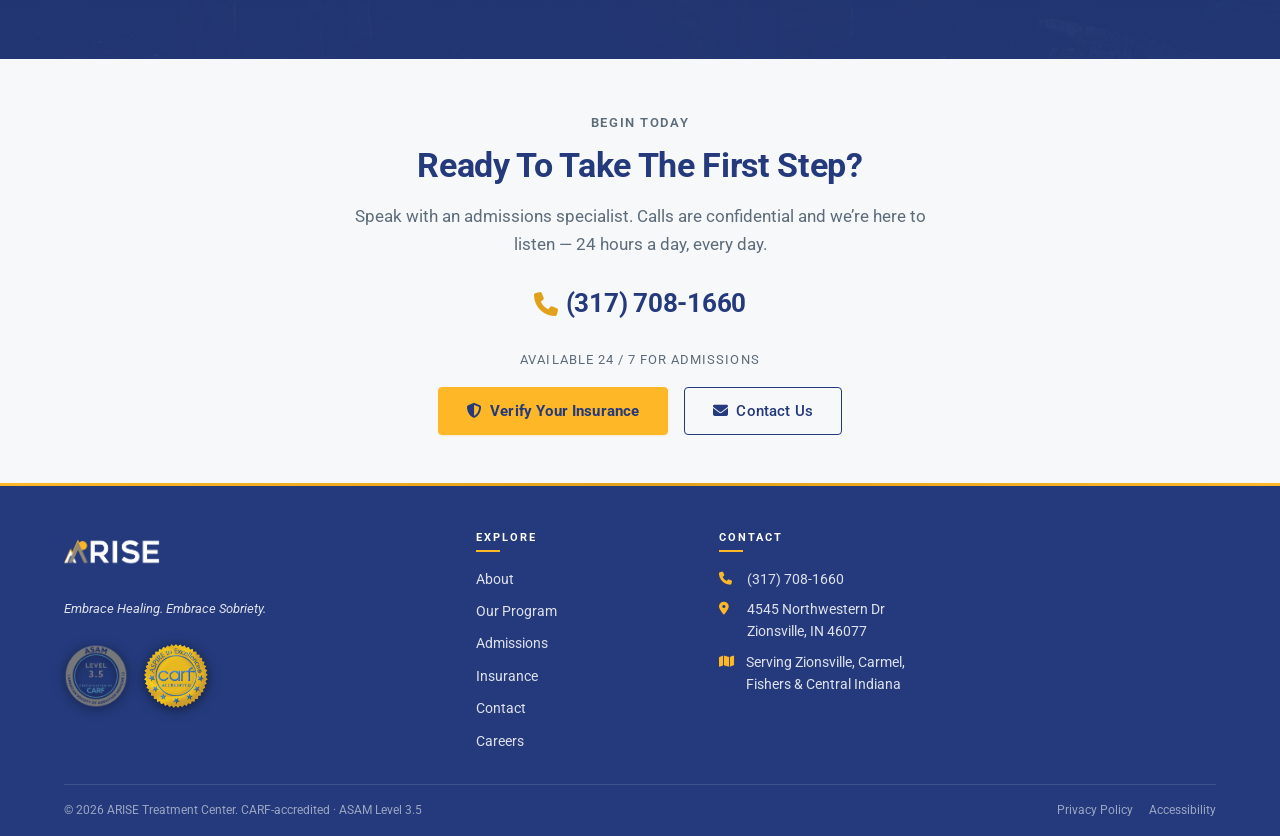
==== commit ef3f95c1: "Fix typo in recovery services description" ====
--- a/index.html
+++ b/index.html
@@ -212,7 +212,7 @@
         <div class="section-heading">
           <span class="eyebrow">How We Can Help</span>
           <h2 id="services-heading">A full continuum of care.</h2>
-          <p>From medically supervised detox through transitional community living — we walk with you through every stage of recovery.</p>
+          <p>From clincally treatment through transitional community living — we walk with you through every stage of recovery.</p>
         </div>
 
         <div class="service-grid">
